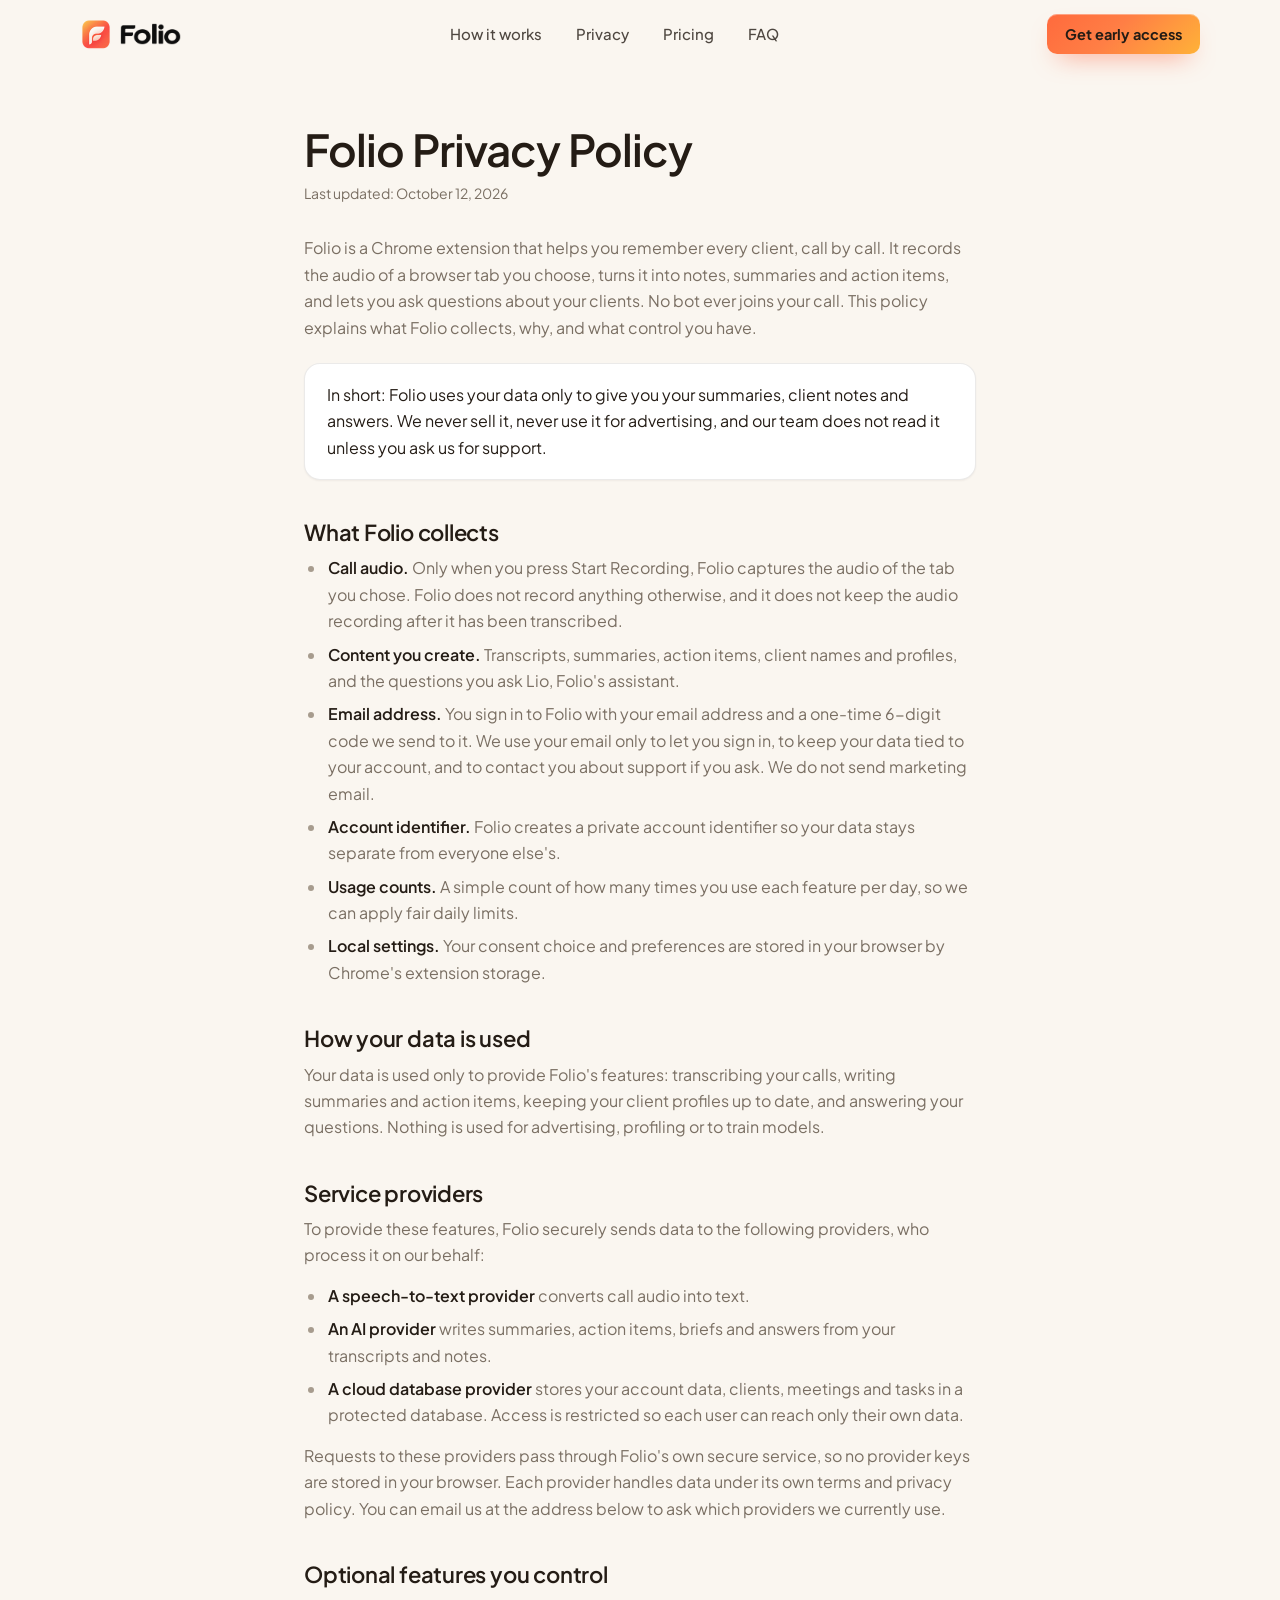
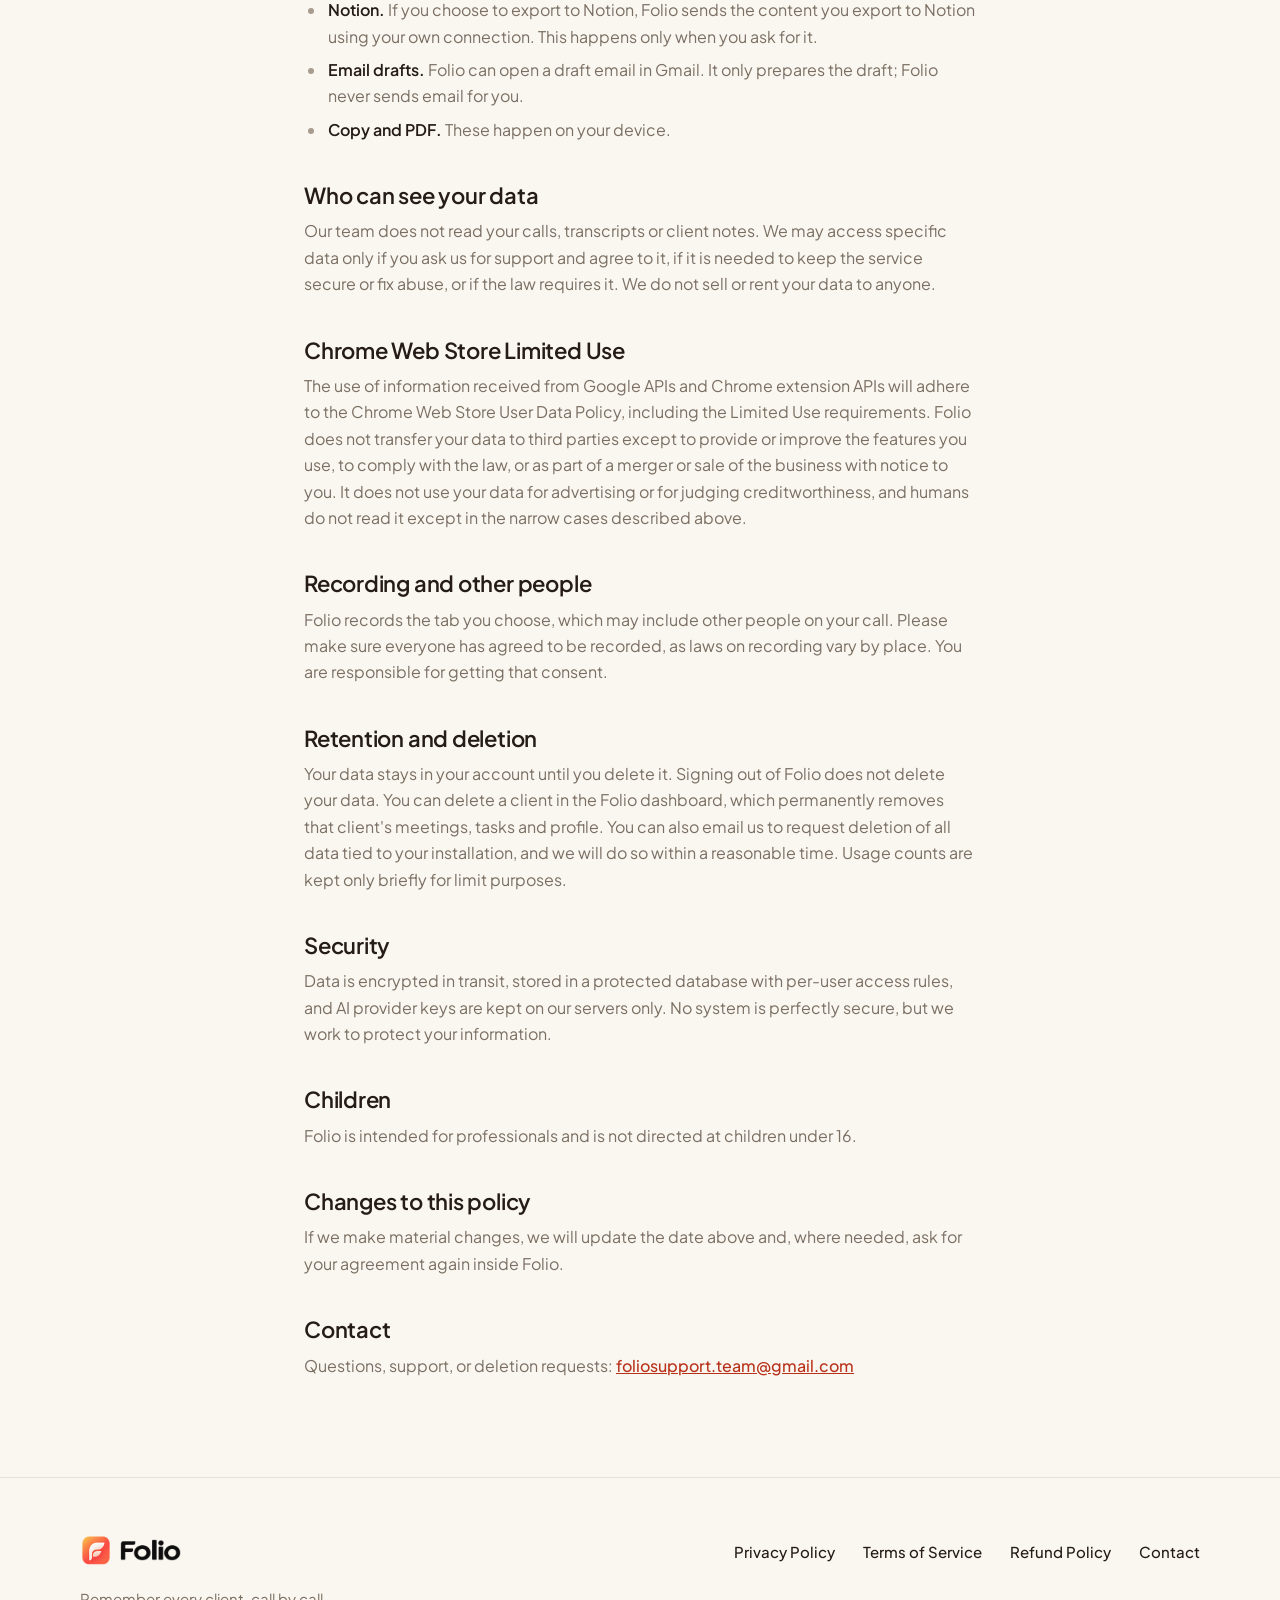
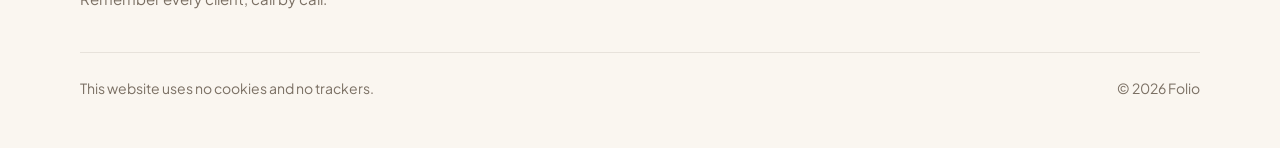
==== privacy/index.html @ df7c4b71 "Add Folio landing website" ====
<!DOCTYPE html>
<html lang="en">
<head>
<meta charset="utf-8">
<meta name="viewport" content="width=device-width, initial-scale=1">
<title>Privacy Policy | Folio</title>
<meta name="description" content="How Folio handles your data: what it collects, why, who processes it, and the control you have.">
<link rel="canonical" href="https://foliohq.github.io/privacy/">
<meta name="theme-color" content="#FAF6F0">
<link rel="icon" href="/favicon.ico" sizes="48x48">
<link rel="icon" type="image/png" href="/assets/img/favicon-32.png" sizes="32x32">
<link rel="apple-touch-icon" href="/assets/img/apple-touch-icon.png">
<meta property="og:type" content="website">
<meta property="og:site_name" content="Folio">
<meta property="og:title" content="Privacy Policy | Folio">
<meta property="og:description" content="How Folio handles your data: what it collects, why, who processes it, and the control you have.">
<meta property="og:url" content="https://foliohq.github.io/privacy/">
<meta property="og:image" content="https://foliohq.github.io/assets/img/og.png">
<meta property="og:image:width" content="1200">
<meta property="og:image:height" content="630">
<meta property="og:image:alt" content="Folio: remember every client, call by call, with the pre-call brief shown in the Folio popup.">
<meta name="twitter:card" content="summary_large_image">
<meta name="twitter:title" content="Privacy Policy | Folio">
<meta name="twitter:description" content="How Folio handles your data: what it collects, why, who processes it, and the control you have.">
<meta name="twitter:image" content="https://foliohq.github.io/assets/img/og.png">
<link rel="preload" href="/assets/fonts/plus-jakarta-sans-latin.woff2" as="font" type="font/woff2" crossorigin>
<link rel="stylesheet" href="/assets/site.css">
<script>document.documentElement.classList.add("js")</script>
<script src="/assets/site.js" defer></script>
</head>
<body>
<a class="skip" href="#main">Skip to content</a>
<header class="nav">
  <div class="wrap nav-in">
    <a class="brand" href="/" aria-label="Folio home"><img class="mark" src="/assets/img/icon-64.png" width="32" height="32" alt=""><img class="word" src="/assets/img/wordmark.png" width="61" height="22" alt="Folio"></a>
    <nav class="nav-links" aria-label="Primary"><a href="/#how-it-works">How it works</a><a href="/#privacy">Privacy</a><a href="/#pricing">Pricing</a><a href="/#faq">FAQ</a></nav>
    <div class="nav-right">
      <a class="btn btn-sm" data-cta href="mailto:foliosupport.team@gmail.com?subject=Folio%20early%20access">Get early access</a>
      <button class="menu-btn" id="menuBtn" type="button" aria-expanded="false" aria-controls="mobileMenu" aria-label="Menu"><svg viewBox="0 0 24 24" fill="none" stroke="currentColor" stroke-width="1.8" stroke-linecap="round" stroke-linejoin="round" aria-hidden="true"><path d="M4 7h16M4 12h16M4 17h16"/></svg></button>
    </div>
  </div>
  <nav class="mobile-menu" id="mobileMenu" aria-label="Menu" hidden><a href="/#how-it-works">How it works</a><a href="/#privacy">Privacy</a><a href="/#pricing">Pricing</a><a href="/#faq">FAQ</a></nav>
</header>
<main id="main">
<article class="legal">
<h1>Folio Privacy Policy</h1>
  <div class="meta">Last updated: October 12, 2026</div>

  <p>Folio is a Chrome extension that helps you remember every client, call by call. It records the audio of a browser tab you choose, turns it into notes, summaries and action items, and lets you ask questions about your clients. No bot ever joins your call. This policy explains what Folio collects, why, and what control you have.</p>

  <div class="note"><p>In short: Folio uses your data only to give you your summaries, client notes and answers. We never sell it, never use it for advertising, and our team does not read it unless you ask us for support.</p></div>

  <h2>What Folio collects</h2>
  <ul>
    <li><strong>Call audio.</strong> Only when you press Start Recording, Folio captures the audio of the tab you chose. Folio does not record anything otherwise, and it does not keep the audio recording after it has been transcribed.</li>
    <li><strong>Content you create.</strong> Transcripts, summaries, action items, client names and profiles, and the questions you ask Lio, Folio's assistant.</li>
    <li><strong>Email address.</strong> You sign in to Folio with your email address and a one-time 6-digit code we send to it. We use your email only to let you sign in, to keep your data tied to your account, and to contact you about support if you ask. We do not send marketing email.</li>
    <li><strong>Account identifier.</strong> Folio creates a private account identifier so your data stays separate from everyone else's.</li>
    <li><strong>Usage counts.</strong> A simple count of how many times you use each feature per day, so we can apply fair daily limits.</li>
    <li><strong>Local settings.</strong> Your consent choice and preferences are stored in your browser by Chrome's extension storage.</li>
  </ul>

  <h2>How your data is used</h2>
  <p>Your data is used only to provide Folio's features: transcribing your calls, writing summaries and action items, keeping your client profiles up to date, and answering your questions. Nothing is used for advertising, profiling or to train models.</p>

  <h2>Service providers</h2>
  <p>To provide these features, Folio securely sends data to the following providers, who process it on our behalf:</p>
  <ul>
    <li><strong>A speech-to-text provider</strong> converts call audio into text.</li>
    <li><strong>An AI provider</strong> writes summaries, action items, briefs and answers from your transcripts and notes.</li>
    <li><strong>A cloud database provider</strong> stores your account data, clients, meetings and tasks in a protected database. Access is restricted so each user can reach only their own data.</li>
  </ul>
  <p>Requests to these providers pass through Folio's own secure service, so no provider keys are stored in your browser. Each provider handles data under its own terms and privacy policy. You can email us at the address below to ask which providers we currently use.</p>

  <h2>Optional features you control</h2>
  <ul>
    <li><strong>Notion.</strong> If you choose to export to Notion, Folio sends the content you export to Notion using your own connection. This happens only when you ask for it.</li>
    <li><strong>Email drafts.</strong> Folio can open a draft email in Gmail. It only prepares the draft; Folio never sends email for you.</li>
    <li><strong>Copy and PDF.</strong> These happen on your device.</li>
  </ul>

  <h2>Who can see your data</h2>
  <p>Our team does not read your calls, transcripts or client notes. We may access specific data only if you ask us for support and agree to it, if it is needed to keep the service secure or fix abuse, or if the law requires it. We do not sell or rent your data to anyone.</p>

  <h2>Chrome Web Store Limited Use</h2>
  <p>The use of information received from Google APIs and Chrome extension APIs will adhere to the Chrome Web Store User Data Policy, including the Limited Use requirements. Folio does not transfer your data to third parties except to provide or improve the features you use, to comply with the law, or as part of a merger or sale of the business with notice to you. It does not use your data for advertising or for judging creditworthiness, and humans do not read it except in the narrow cases described above.</p>

  <h2>Recording and other people</h2>
  <p>Folio records the tab you choose, which may include other people on your call. Please make sure everyone has agreed to be recorded, as laws on recording vary by place. You are responsible for getting that consent.</p>

  <h2>Retention and deletion</h2>
  <p>Your data stays in your account until you delete it. Signing out of Folio does not delete your data. You can delete a client in the Folio dashboard, which permanently removes that client's meetings, tasks and profile. You can also email us to request deletion of all data tied to your installation, and we will do so within a reasonable time. Usage counts are kept only briefly for limit purposes.</p>

  <h2>Security</h2>
  <p>Data is encrypted in transit, stored in a protected database with per-user access rules, and AI provider keys are kept on our servers only. No system is perfectly secure, but we work to protect your information.</p>

  <h2>Children</h2>
  <p>Folio is intended for professionals and is not directed at children under 16.</p>

  <h2>Changes to this policy</h2>
  <p>If we make material changes, we will update the date above and, where needed, ask for your agreement again inside Folio.</p>

  <h2>Contact</h2>
  <p>Questions, support, or deletion requests: <a href="mailto:foliosupport.team@gmail.com">foliosupport.team@gmail.com</a></p>
</article>
</main>
<footer class="footer">
  <div class="wrap">
    <div class="footer-top">
      <div>
        <a class="brand" href="/" aria-label="Folio home"><img class="mark" src="/assets/img/icon-64.png" width="32" height="32" alt=""><img class="word" src="/assets/img/wordmark.png" width="61" height="22" alt="Folio"></a>
        <p class="tagline">Remember every client, call by call.</p>
      </div>
      <nav aria-label="Footer">
        <a href="/privacy/">Privacy Policy</a>
        <a href="/terms/">Terms of Service</a>
        <a href="/refund/">Refund Policy</a>
        <a href="mailto:foliosupport.team@gmail.com">Contact</a>
      </nav>
    </div>
    <div class="footer-bottom"><span>This website uses no cookies and no trackers.</span><span>&copy; 2026 Folio</span></div>
  </div>
</footer>
</body>
</html>
---- assets/site.css ----
/* Folio website. Design tokens are copied from the Folio extension
   (page.css / welcome.css). Plus Jakarta Sans is self-hosted. */
@font-face {
  font-family: "Plus Jakarta Sans";
  font-style: normal;
  font-weight: 400 800;
  font-display: swap;
  src: url("/assets/fonts/plus-jakarta-sans-latin.woff2") format("woff2");
}

:root {
  --bg: #FAF6F0;
  --bg-alt: #F4EDE3;
  --surface: #FFFFFF;
  --surface-hover: #FFF7ED;
  --text: #241C15;
  --text-muted: #7A6F63;
  --text-faint: #A79C8E;
  --border: rgba(41, 30, 20, 0.09);
  --border-strong: rgba(41, 30, 20, 0.18);

  --accent: #FF5A36;
  --accent-2: #FFB238;
  --accent-gradient: linear-gradient(135deg, #FF6A3D 0%, #FF7F45 45%, #FFB238 100%);
  --accent-soft: rgba(255, 90, 54, 0.10);
  --accent-soft-strong: rgba(255, 90, 54, 0.20);
  /* Darker coral for small text and links on ivory (AA contrast). */
  --accent-ink: #B8321A;

  --shadow-sm: 0 1px 2px rgba(36, 28, 21, 0.05);
  --shadow-md: 0 10px 28px -10px rgba(36, 28, 21, 0.16);
  --shadow-lg: 0 22px 48px -16px rgba(36, 28, 21, 0.24);

  --radius-sm: 10px;
  --radius-md: 16px;
  --radius-lg: 22px;
  --radius-xl: 28px;

  --font: "Plus Jakarta Sans", -apple-system, BlinkMacSystemFont, "Segoe UI", Roboto, sans-serif;
  --ease: cubic-bezier(0.2, 0.8, 0.2, 1);
  --wrap: 1120px;
  --nav-h: 68px;
}

* { box-sizing: border-box; }
[hidden] { display: none !important; }

html { scroll-behavior: smooth; scroll-padding-top: 84px; -webkit-text-size-adjust: 100%; }
body {
  margin: 0;
  background: var(--bg);
  color: var(--text);
  font-family: var(--font);
  font-size: 17px;
  line-height: 1.65;
  -webkit-font-smoothing: antialiased;
  overflow-x: hidden;
}
img { display: block; max-width: 100%; height: auto; }
a { color: inherit; }
h1, h2, h3, p, ul, ol { margin: 0; }
ul, ol { padding: 0; list-style: none; }

:focus-visible { outline: 3px solid var(--accent-ink); outline-offset: 3px; border-radius: 6px; }

.skip {
  position: absolute; left: 16px; top: -60px; z-index: 100;
  padding: 10px 16px; background: var(--text); color: #fff; border-radius: var(--radius-sm);
  font-weight: 600; text-decoration: none;
}
.skip:focus { top: 12px; }

.wrap { width: 100%; max-width: calc(var(--wrap) + 48px); margin: 0 auto; padding: 0 24px; }

/* ── Buttons ─────────────────────────────────────────────────────────── */
.btn {
  display: inline-flex; align-items: center; justify-content: center;
  height: 48px; padding: 0 28px;
  font-family: inherit; font-size: 16px; font-weight: 700; line-height: 1; white-space: nowrap;
  color: var(--text); text-decoration: none;
  background: var(--accent-gradient);
  border: 0; border-radius: 12px; cursor: pointer;
  box-shadow: 0 12px 26px -12px rgba(255, 90, 54, 0.65), inset 0 1px 0 rgba(255, 255, 255, 0.35);
  transition: transform 0.18s var(--ease), box-shadow 0.18s var(--ease), filter 0.18s var(--ease);
}
.btn:hover { transform: translateY(-1px); filter: saturate(1.08) brightness(1.03); box-shadow: 0 16px 30px -12px rgba(255, 90, 54, 0.7), inset 0 1px 0 rgba(255, 255, 255, 0.35); }
.btn:active { transform: translateY(0); }
.btn-sm { height: 40px; padding: 0 18px; font-size: 14.5px; border-radius: 10px; }
.btn-block { width: 100%; }
.btn-ghost {
  background: var(--surface); color: var(--text); box-shadow: var(--shadow-sm);
  border: 1px solid var(--border-strong);
}
.btn-ghost:hover { background: var(--surface-hover); filter: none; box-shadow: var(--shadow-md); }
.text-link { font-weight: 600; font-size: 16px; color: var(--text); text-decoration: underline; text-decoration-color: var(--accent); text-decoration-thickness: 2px; text-underline-offset: 5px; }
.text-link:hover { color: var(--accent-ink); }
.cta-row { display: flex; justify-content: center; margin-top: 56px; }

/* ── Nav ─────────────────────────────────────────────────────────────── */
.nav { position: sticky; top: 0; z-index: 50; background: transparent; border-bottom: 1px solid transparent; transition: background-color 0.25s, border-color 0.25s, backdrop-filter 0.25s; }
.nav.scrolled { background: rgba(250, 246, 240, 0.82); -webkit-backdrop-filter: saturate(1.4) blur(14px); backdrop-filter: saturate(1.4) blur(14px); border-bottom-color: var(--border); }
.nav-in { height: var(--nav-h); display: flex; align-items: center; justify-content: space-between; gap: 16px; }
.brand { display: inline-flex; align-items: center; gap: 8px; text-decoration: none; border-radius: 8px; }
.brand .mark { width: 32px; height: 32px; border-radius: 8px; }
.brand .word { width: 61px; height: 22px; }
.nav-links { display: flex; gap: 6px; }
.nav-links a { padding: 8px 14px; font-size: 15px; font-weight: 500; color: var(--text); text-decoration: none; border-radius: 8px; opacity: 0.8; }
.nav-links a:hover { opacity: 1; background: var(--accent-soft); }
.nav-right { display: flex; align-items: center; gap: 8px; }
.menu-btn { display: none; width: 44px; height: 44px; align-items: center; justify-content: center; background: transparent; border: 1px solid var(--border-strong); border-radius: 10px; color: var(--text); cursor: pointer; }
.mobile-menu { padding: 8px 16px 16px; background: rgba(250, 246, 240, 0.97); border-bottom: 1px solid var(--border); }
.mobile-menu a { display: block; padding: 14px 8px; font-size: 17px; font-weight: 500; text-decoration: none; border-bottom: 1px solid var(--border); }
.mobile-menu a:last-child { border-bottom: 0; }

/* ── Sections ────────────────────────────────────────────────────────── */
.section { padding: 60px 0; }
.section-head { max-width: 720px; margin: 0 auto 56px; text-align: center; }
h1 { font-size: 68px; font-weight: 600; line-height: 1.07; letter-spacing: -0.02em; }
h2 { font-size: 40px; font-weight: 600; line-height: 1.15; letter-spacing: -0.02em; text-wrap: balance; }
h3 { font-size: 20px; font-weight: 600; line-height: 1.3; letter-spacing: -0.01em; }
.lead { margin-top: 20px; font-size: 17px; color: var(--text-muted); max-width: 640px; }
.section-head .lead { margin-left: auto; margin-right: auto; }
.muted { color: var(--text-muted); }

/* ── Hero ────────────────────────────────────────────────────────────── */
.hero { position: relative; padding: 72px 0 40px; text-align: center; }
.glow { position: absolute; inset: 0 0 auto 0; height: 1000px; overflow: hidden; z-index: -1; pointer-events: none; }
.glow i { position: absolute; border-radius: 50%; filter: blur(56px); }
.glow .g1 { top: -140px; left: 50%; margin-left: -620px; width: 560px; height: 560px; background: radial-gradient(circle, rgba(255, 90, 54, 0.38) 0%, transparent 70%); }
.glow .g2 { top: 60px; left: 50%; margin-left: 120px; width: 620px; height: 620px; background: radial-gradient(circle, rgba(255, 178, 56, 0.42) 0%, transparent 70%); }
.glow .g3 { top: 520px; left: 50%; margin-left: -300px; width: 600px; height: 420px; background: radial-gradient(circle, rgba(255, 140, 70, 0.20) 0%, transparent 70%); }
.eyebrow {
  display: inline-flex; align-items: center; gap: 9px; margin-bottom: 28px; padding: 7px 16px 7px 12px;
  font-size: 14px; font-weight: 600; color: var(--text);
  background: rgba(255, 255, 255, 0.8); border: 1px solid var(--border); border-radius: 999px; box-shadow: var(--shadow-sm);
}
.eyebrow::before { content: ""; width: 8px; height: 8px; border-radius: 50%; background: var(--accent-gradient); }
.hero h1 { max-width: 900px; margin: 0 auto; text-wrap: balance; }
.hero .lead { margin: 26px auto 0; font-size: 18px; max-width: 660px; }
.hero .for { margin-top: 18px; font-size: 15px; font-weight: 600; color: var(--text); }
.hero-actions { display: flex; align-items: center; justify-content: center; gap: 28px; flex-wrap: wrap; margin-top: 36px; }
.facts { display: flex; justify-content: center; flex-wrap: wrap; gap: 8px 28px; margin-top: 36px; font-size: 14.5px; color: var(--text-muted); }
.facts li { position: relative; }
.facts li + li::before { content: ""; position: absolute; left: -15px; top: 50%; width: 3px; height: 3px; margin-top: -1.5px; border-radius: 50%; background: var(--text-faint); }
.hero-shot { margin: 52px auto 0; width: 420px; max-width: 100%; }

/* ── Window frame ────────────────────────────────────────────────────── */
.frame {
  background: var(--surface); border: 1px solid var(--border-strong); border-radius: 16px; overflow: hidden;
  box-shadow: 0 1px 2px rgba(36, 28, 21, 0.06), 0 8px 20px -8px rgba(36, 28, 21, 0.14), 0 36px 70px -28px rgba(36, 28, 21, 0.32);
}
.frame .bar { display: flex; gap: 6px; height: 28px; padding: 0 14px; align-items: center; background: #F6F1E9; border-bottom: 1px solid var(--border); }
.frame .bar i { width: 9px; height: 9px; border-radius: 50%; background: rgba(41, 30, 20, 0.16); }
.frame img { width: 100%; height: auto; }
.frame-popup { border-radius: 22px; }

/* ── See it ──────────────────────────────────────────────────────────── */
.shots-main { max-width: var(--wrap); margin: 0 auto; }
.shots-pair { display: grid; grid-template-columns: 1fr 1fr; gap: 32px; max-width: var(--wrap); margin: 32px auto 0; }

/* ── Problem ─────────────────────────────────────────────────────────── */
.problem { text-align: center; }
.problem .body { max-width: 640px; margin: 24px auto 0; color: var(--text-muted); }
.problem .close { max-width: 720px; margin: 44px auto 0; font-size: 30px; font-weight: 600; line-height: 1.3; letter-spacing: -0.015em; text-wrap: balance; }

/* ── Steps ───────────────────────────────────────────────────────────── */
.steps { display: grid; grid-template-columns: repeat(3, 1fr); gap: 24px; counter-reset: step; }
.step { position: relative; padding: 32px 28px 34px; background: var(--surface); border: 1px solid var(--border); border-radius: var(--radius-lg); box-shadow: var(--shadow-md); }
.step::before { counter-increment: step; content: counter(step); display: grid; place-items: center; width: 40px; height: 40px; margin-bottom: 22px; font-weight: 700; font-size: 16px; color: var(--text); background: var(--accent-gradient); border-radius: 12px; }
.step p { margin-top: 10px; font-size: 16px; color: var(--text-muted); }

/* ── Cards (features, privacy) ───────────────────────────────────────── */
.cards { display: flex; flex-wrap: wrap; justify-content: center; gap: 24px; }
.card { flex: 0 0 calc((100% - 48px) / 3); padding: 30px 28px 32px; background: var(--surface); border: 1px solid var(--border); border-radius: var(--radius-lg); box-shadow: var(--shadow-md); }
.card .ico { display: grid; place-items: center; width: 46px; height: 46px; margin-bottom: 20px; color: var(--accent-ink); background: var(--accent-soft); border-radius: 14px; }
.card .ico svg { width: 24px; height: 24px; }
.card p { margin-top: 8px; font-size: 16px; color: var(--text-muted); }
.privacy-note { max-width: 640px; margin: 40px auto 0; text-align: center; font-size: 15px; color: var(--text-muted); }
.privacy-note a { color: var(--accent-ink); font-weight: 600; }

/* ── Pricing ─────────────────────────────────────────────────────────── */
.toggle { display: flex; justify-content: center; margin: -24px 0 44px; }
.toggle-in { display: inline-flex; gap: 4px; padding: 5px; background: var(--surface); border: 1px solid var(--border-strong); border-radius: 14px; box-shadow: var(--shadow-sm); }
.toggle button { display: inline-flex; align-items: center; gap: 8px; height: 40px; padding: 0 18px; font-family: inherit; font-size: 15px; font-weight: 600; color: var(--text-muted); background: transparent; border: 0; border-radius: 10px; cursor: pointer; }
.toggle button[aria-pressed="true"] { color: var(--text); background: var(--accent-soft); box-shadow: inset 0 0 0 1px var(--accent-soft-strong); }
.save { padding: 3px 9px; font-size: 12.5px; font-weight: 700; color: var(--accent-ink); background: var(--accent-soft); border-radius: 999px; }
.plans { display: grid; grid-template-columns: 1fr 1fr; gap: 28px; max-width: 880px; margin: 0 auto; align-items: stretch; }
.plan { position: relative; display: flex; flex-direction: column; padding: 36px 32px 32px; background: var(--surface); border: 1px solid var(--border-strong); border-radius: var(--radius-xl); box-shadow: var(--shadow-md); }
.plan.pro { border: 2px solid var(--accent); box-shadow: 0 24px 56px -22px rgba(255, 90, 54, 0.38), var(--shadow-md); }
.plan .tag { margin-bottom: 4px; font-size: 14px; font-weight: 700; letter-spacing: 0.08em; color: var(--text-muted); }
.pill-pop { position: absolute; top: -14px; right: 28px; padding: 5px 13px; font-size: 12.5px; font-weight: 700; color: var(--text); background: var(--accent-gradient); border-radius: 999px; box-shadow: 0 6px 14px -6px rgba(255, 90, 54, 0.6); }
.price { display: flex; align-items: baseline; gap: 8px; flex-wrap: wrap; min-height: 62px; margin: 10px 0 6px; }
.price b { font-size: 48px; font-weight: 600; letter-spacing: -0.02em; line-height: 1.1; }
.price span { font-size: 15px; color: var(--text-muted); }
.price-sub { min-height: 26px; font-size: 14.5px; color: var(--text-muted); }
.plan ul { margin: 22px 0 30px; padding-top: 22px; border-top: 1px solid var(--border); display: grid; gap: 13px; flex: 1; align-content: start; }
.plan li { position: relative; padding-left: 30px; font-size: 16px; line-height: 1.5; }
.plan li::before, .promises li::before { content: ""; position: absolute; left: 0; top: 2px; width: 20px; height: 20px; border-radius: 50%; background: var(--accent-soft) url("data:image/svg+xml,%3Csvg xmlns='http://www.w3.org/2000/svg' viewBox='0 0 20 20' fill='none' stroke='%23B8321A' stroke-width='2.2' stroke-linecap='round' stroke-linejoin='round'%3E%3Cpath d='M5.5 10.5l3 3 6-6.5'/%3E%3C/svg%3E") center / 20px no-repeat; }
.founding { max-width: 880px; margin: 32px auto 0; padding: 22px 28px; text-align: center; font-size: 16px; background: rgba(255, 178, 56, 0.16); border: 1px solid rgba(255, 178, 56, 0.55); border-radius: var(--radius-md); }
.founding strong { font-weight: 700; }
.promises { display: flex; flex-wrap: wrap; justify-content: center; gap: 12px 28px; max-width: 920px; margin: 36px auto 0; }
.promises li { position: relative; padding-left: 28px; font-size: 14.5px; color: var(--text-muted); }
.promises li::before { width: 18px; height: 18px; top: 3px; background-size: 18px; }

/* ── FAQ ─────────────────────────────────────────────────────────────── */
.faq { max-width: 760px; margin: 0 auto; display: grid; gap: 12px; }
.faq details { background: var(--surface); border: 1px solid var(--border); border-radius: var(--radius-md); box-shadow: var(--shadow-sm); }
.faq summary { display: flex; align-items: center; justify-content: space-between; gap: 16px; padding: 20px 24px; font-size: 17px; font-weight: 600; line-height: 1.4; cursor: pointer; list-style: none; border-radius: var(--radius-md); }
.faq summary::-webkit-details-marker { display: none; }
.faq summary::after { content: ""; flex: 0 0 22px; height: 22px; background: url("data:image/svg+xml,%3Csvg xmlns='http://www.w3.org/2000/svg' viewBox='0 0 22 22' fill='none' stroke='%23B8321A' stroke-width='2.2' stroke-linecap='round'%3E%3Cpath d='M5 8.5l6 6 6-6'/%3E%3C/svg%3E") center / 22px no-repeat; transition: transform 0.2s var(--ease); }
.faq details[open] summary::after { transform: rotate(180deg); }
.faq details p { padding: 0 24px 22px; font-size: 16px; color: var(--text-muted); }

/* ── Final CTA ───────────────────────────────────────────────────────── */
.final { position: relative; overflow: hidden; isolation: isolate; padding: 88px 24px; text-align: center; background: var(--surface); border: 1px solid var(--border); border-radius: var(--radius-xl); box-shadow: var(--shadow-lg); }
.final i { position: absolute; z-index: -1; border-radius: 50%; filter: blur(56px); }
.final .f1 { top: -160px; left: -100px; width: 420px; height: 420px; background: radial-gradient(circle, rgba(255, 90, 54, 0.32) 0%, transparent 70%); }
.final .f2 { bottom: -180px; right: -80px; width: 460px; height: 460px; background: radial-gradient(circle, rgba(255, 178, 56, 0.40) 0%, transparent 70%); }
.final h2 { max-width: 640px; margin: 0 auto; }
.final .lead { margin: 18px auto 0; }
.final .btn { margin-top: 36px; }

/* ── Footer ──────────────────────────────────────────────────────────── */
.footer { margin-top: 60px; padding: 56px 0 48px; border-top: 1px solid var(--border); }
.footer-top { display: flex; justify-content: space-between; align-items: flex-start; gap: 32px; flex-wrap: wrap; }
.footer .tagline { margin-top: 14px; font-size: 15px; color: var(--text-muted); max-width: 320px; }
.footer nav { display: flex; flex-wrap: wrap; gap: 6px 28px; }
.footer nav a { font-size: 15px; font-weight: 500; color: var(--text); text-decoration: none; padding: 6px 0; }
.footer nav a:hover { color: var(--accent-ink); text-decoration: underline; }
.footer-bottom { display: flex; justify-content: space-between; flex-wrap: wrap; gap: 8px 24px; margin-top: 40px; padding-top: 24px; border-top: 1px solid var(--border); font-size: 14px; color: var(--text-muted); }

/* ── Legal pages ─────────────────────────────────────────────────────── */
.legal { max-width: 720px; margin: 0 auto; padding: 56px 24px 24px; }
.legal h1 { font-size: 44px; line-height: 1.12; margin-bottom: 8px; }
.legal h2 { font-size: 22px; font-weight: 600; letter-spacing: -0.01em; margin: 40px 0 10px; }
.legal p, .legal li { font-size: 16px; color: var(--text-muted); }
.legal p { margin-bottom: 14px; }
.legal ul { margin: 0 0 14px; padding-left: 22px; list-style: disc; }
.legal li { margin-bottom: 7px; padding-left: 2px; }
.legal li::marker { color: var(--text-faint); }
.legal a { color: var(--accent-ink); font-weight: 500; }
.legal strong { color: var(--text); font-weight: 600; }
.legal .meta { margin-bottom: 30px; font-size: 14px; color: var(--text-muted); }
.legal .note { margin: 22px 0; padding: 18px 22px; background: var(--surface); border: 1px solid var(--border); border-radius: var(--radius-md); box-shadow: var(--shadow-sm); }
.legal .note p { margin: 0; color: var(--text); }
.legal .ph { padding: 1px 6px; font-weight: 600; color: var(--text); background: rgba(255, 178, 56, 0.28); border-radius: 5px; }

/* ── Motion ──────────────────────────────────────────────────────────── */
.js .reveal { opacity: 0; transform: translateY(22px); transition: opacity 0.7s var(--ease), transform 0.7s var(--ease); }
.js .reveal.in { opacity: 1; transform: none; }
@media (prefers-reduced-motion: reduce) {
  html { scroll-behavior: auto; }
  .js .reveal { opacity: 1; transform: none; transition: none; }
  .btn, .faq summary::after { transition: none; }
}

/* ── Responsive ──────────────────────────────────────────────────────── */
@media (max-width: 1023px) {
  .card { flex-basis: calc((100% - 24px) / 2); }
  .steps { grid-template-columns: 1fr; max-width: 560px; margin: 0 auto; }
}
@media (max-width: 859px) {
  .nav-links { display: none; }
  .menu-btn { display: inline-flex; }
}
@media (max-width: 767px) {
  body { font-size: 16px; }
  .wrap { padding: 0 20px; }
  .section { padding: 36px 0; }
  .section-head { margin-bottom: 36px; }
  h1 { font-size: 40px; }
  h2 { font-size: 30px; }
  .lead, .hero .lead { font-size: 16px; }
  .hero { padding: 40px 0 24px; }
  .hero-actions { gap: 18px; margin-top: 28px; }
  .facts { flex-direction: column; align-items: center; gap: 6px; }
  .facts li + li::before { display: none; }
  .hero-shot { margin-top: 36px; width: 340px; }
  .shots-pair { grid-template-columns: 1fr; gap: 24px; margin-top: 24px; }
  .problem .close { font-size: 24px; margin-top: 32px; }
  .card { flex-basis: 100%; }
  .cta-row { margin-top: 40px; }
  .toggle { margin-top: -12px; margin-bottom: 36px; }
  .plans { grid-template-columns: 1fr; }
  .plan { padding: 30px 24px 26px; }
  .promises { flex-direction: column; align-items: flex-start; max-width: 420px; }
  .final { padding: 56px 20px; }
  .footer { margin-top: 36px; }
  .legal { padding: 36px 20px 8px; }
  .legal h1 { font-size: 32px; }
  .brand .word { width: 55px; height: 20px; }
  .nav-right .btn { padding: 0 14px; font-size: 14px; }
}
@media (max-width: 380px) {
  .nav-right .btn { padding: 0 11px; font-size: 13.5px; }
  .nav-right { gap: 6px; }
}
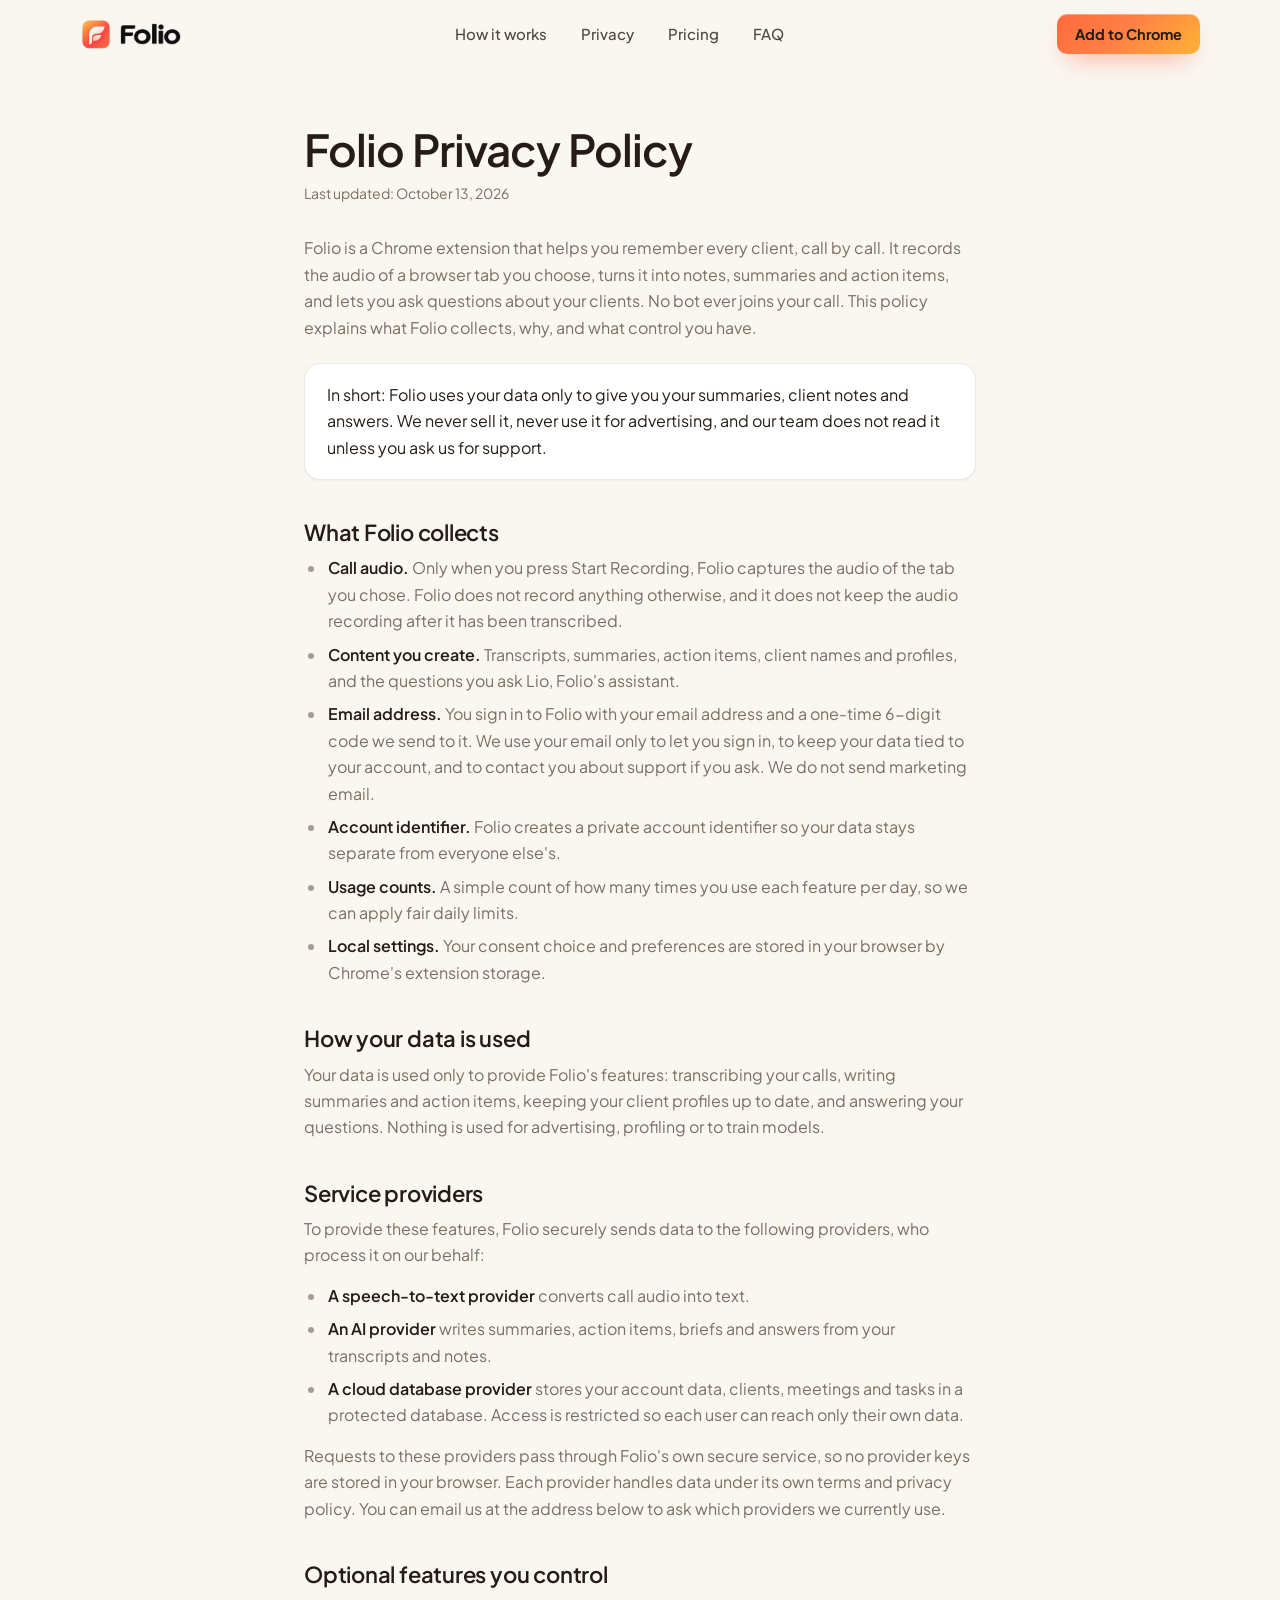
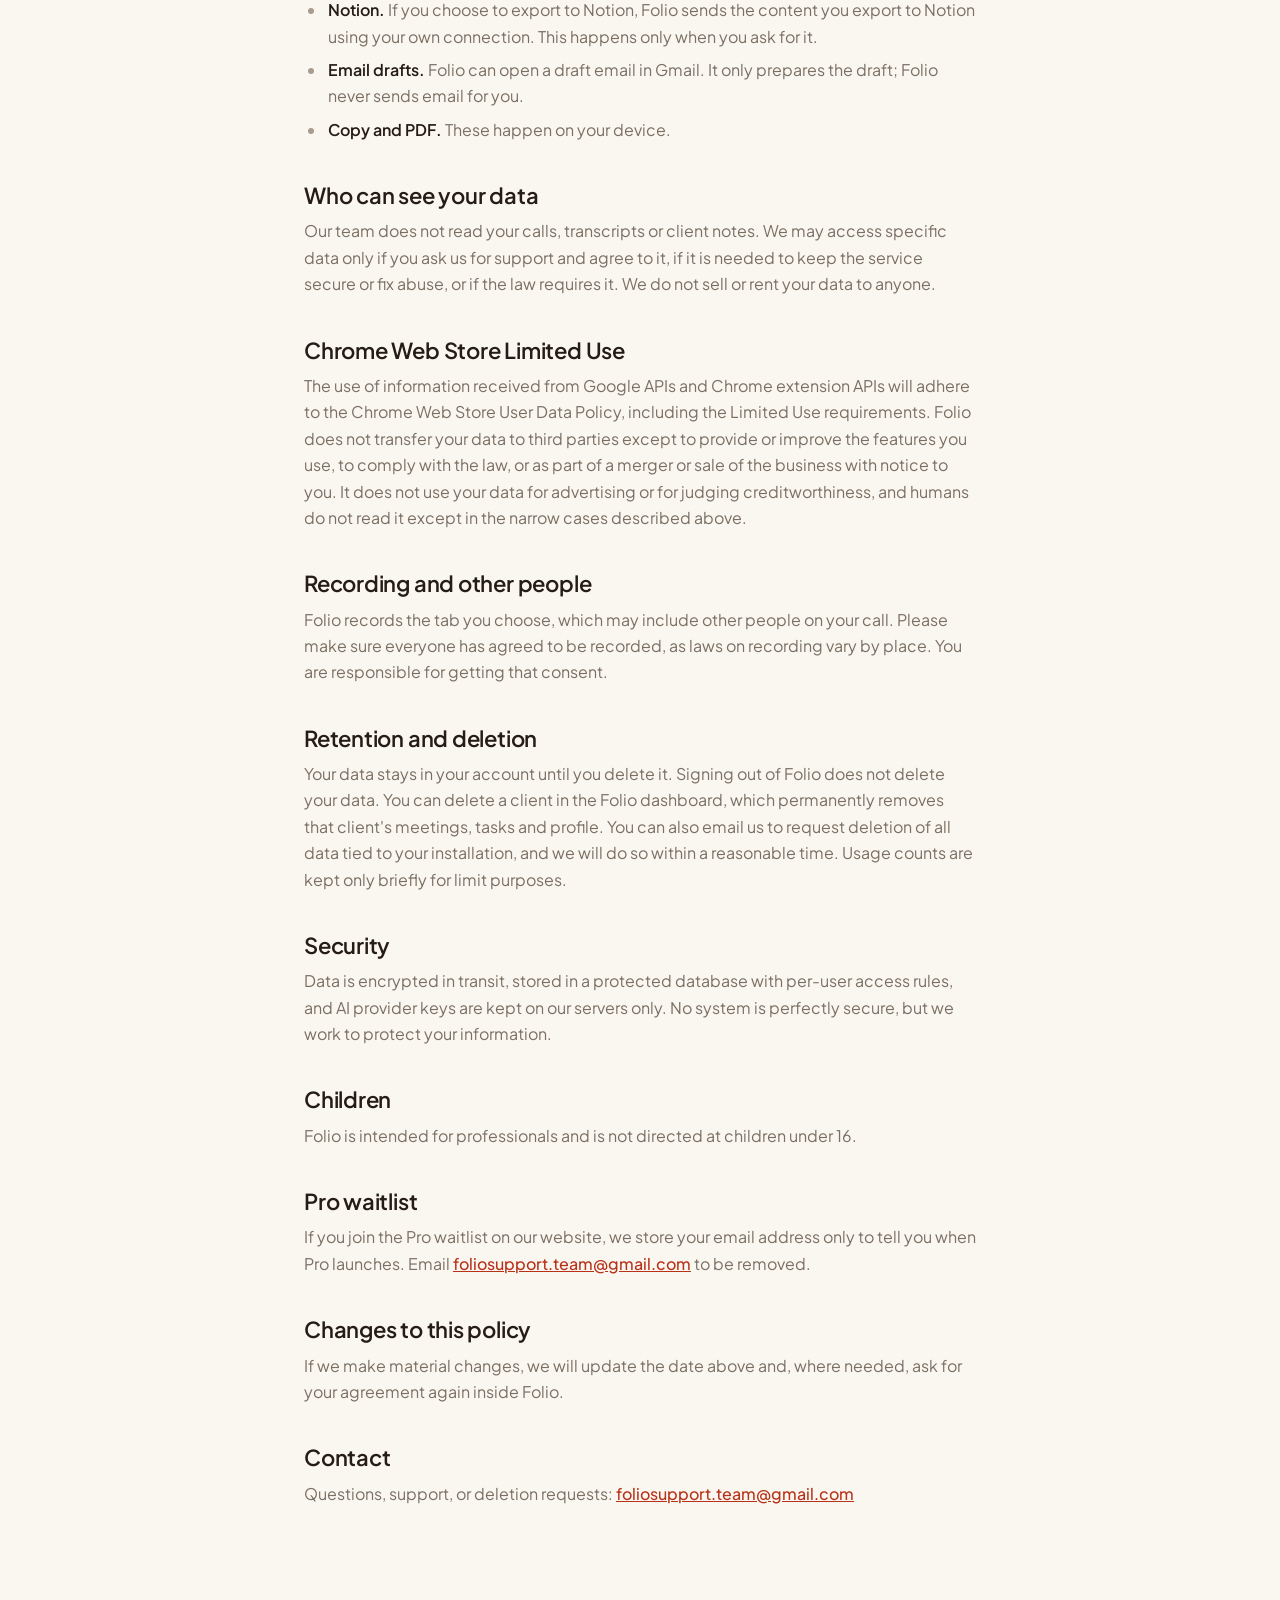
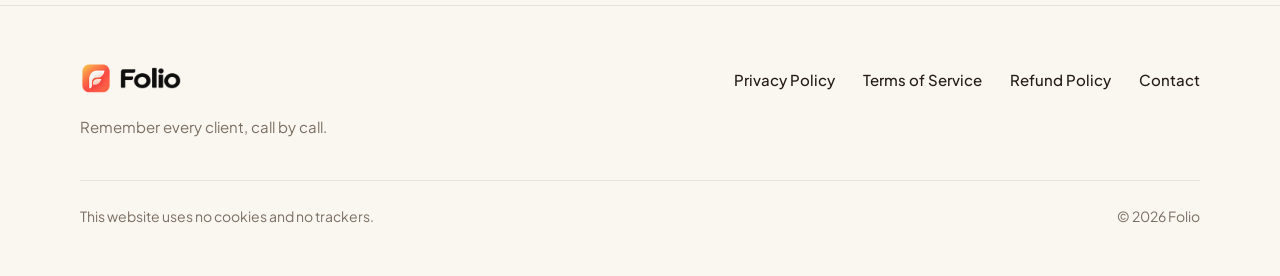
==== commit 2c239c8b: "Add inline Pro waitlist signup and privacy section Co-Authored-By: Claude Sonnet 5.5 <noreply@anthro" ====
--- a/privacy/index.html
+++ b/privacy/index.html
@@ -44,7 +44,7 @@
 <main id="main">
 <article class="legal">
 <h1>Folio Privacy Policy</h1>
-  <div class="meta">Last updated: October 12, 2026</div>
+  <div class="meta">Last updated: October 13, 2026</div>
 
   <p>Folio is a Chrome extension that helps you remember every client, call by call. It records the audio of a browser tab you choose, turns it into notes, summaries and action items, and lets you ask questions about your clients. No bot ever joins your call. This policy explains what Folio collects, why, and what control you have.</p>
 
@@ -97,6 +97,9 @@
   <h2>Children</h2>
   <p>Folio is intended for professionals and is not directed at children under 16.</p>
 
+  <h2>Pro waitlist</h2>
+  <p>If you join the Pro waitlist on our website, we store your email address only to tell you when Pro launches. Email <a href="mailto:foliosupport.team@gmail.com">foliosupport.team@gmail.com</a> to be removed.</p>
+
   <h2>Changes to this policy</h2>
   <p>If we make material changes, we will update the date above and, where needed, ask for your agreement again inside Folio.</p>
 
--- a/assets/site.css
+++ b/assets/site.css
@@ -156,7 +156,11 @@
 
 /* ── See it ──────────────────────────────────────────────────────────── */
 .shots-main { max-width: var(--wrap); margin: 0 auto; }
-.shots-pair { display: grid; grid-template-columns: 1fr 1fr; gap: 32px; max-width: var(--wrap); margin: 32px auto 0; }
+.feature-row { display: grid; grid-template-columns: 2fr 3fr; align-items: center; gap: 64px; max-width: var(--wrap); margin: 96px auto 0; }
+.feature-row.flip { grid-template-columns: 3fr 2fr; }
+.fr-text h3 { font-size: 32px; line-height: 1.2; letter-spacing: -0.02em; }
+.fr-text p { margin-top: 16px; max-width: 420px; color: var(--text-muted); }
+.fr-img { min-width: 0; }
 
 /* ── Problem ─────────────────────────────────────────────────────────── */
 .problem { text-align: center; }
@@ -200,6 +204,7 @@
 .founding strong { font-weight: 700; }
 .promises { display: flex; flex-wrap: wrap; justify-content: center; gap: 12px 28px; max-width: 920px; margin: 36px auto 0; }
 .promises li { position: relative; padding-left: 28px; font-size: 14.5px; color: var(--text-muted); }
+.price-note { max-width: 640px; margin: 24px auto 0; text-align: center; font-size: 14px; color: var(--text-muted); }
 .promises li::before { width: 18px; height: 18px; top: 3px; background-size: 18px; }
 
 /* ── FAQ ─────────────────────────────────────────────────────────────── */
@@ -243,7 +248,6 @@
 .legal .meta { margin-bottom: 30px; font-size: 14px; color: var(--text-muted); }
 .legal .note { margin: 22px 0; padding: 18px 22px; background: var(--surface); border: 1px solid var(--border); border-radius: var(--radius-md); box-shadow: var(--shadow-sm); }
 .legal .note p { margin: 0; color: var(--text); }
-.legal .ph { padding: 1px 6px; font-weight: 600; color: var(--text); background: rgba(255, 178, 56, 0.28); border-radius: 5px; }
 
 /* ── Motion ──────────────────────────────────────────────────────────── */
 .js .reveal { opacity: 0; transform: translateY(22px); transition: opacity 0.7s var(--ease), transform 0.7s var(--ease); }
@@ -263,7 +267,10 @@
   .nav-links { display: none; }
   .menu-btn { display: inline-flex; }
 }
-@media (max-width: 767px) {
+@media (max-width: 759px) {
+  .feature-row, .feature-row.flip { grid-template-columns: 1fr; gap: 24px; margin-top: 56px; }
+  .feature-row .fr-text { order: -1; }
+  .fr-text h3 { font-size: 26px; }
   body { font-size: 16px; }
   .wrap { padding: 0 20px; }
   .section { padding: 36px 0; }
@@ -276,7 +283,6 @@
   .facts { flex-direction: column; align-items: center; gap: 6px; }
   .facts li + li::before { display: none; }
   .hero-shot { margin-top: 36px; width: 340px; }
-  .shots-pair { grid-template-columns: 1fr; gap: 24px; margin-top: 24px; }
   .problem .close { font-size: 24px; margin-top: 32px; }
   .card { flex-basis: 100%; }
   .cta-row { margin-top: 40px; }
@@ -295,3 +301,19 @@
   .nav-right .btn { padding: 0 11px; font-size: 13.5px; }
   .nav-right { gap: 6px; }
 }
+
+/* Pro waitlist signup */
+.sr-only { position: absolute; width: 1px; height: 1px; padding: 0; margin: -1px; overflow: hidden; clip: rect(0 0 0 0); white-space: nowrap; border: 0; }
+.waitlist { display: grid; gap: 12px; }
+.wl-input {
+  width: 100%; height: 48px; padding: 0 16px;
+  font-family: inherit; font-size: 16px; color: var(--text);
+  background: var(--surface); border: 1px solid var(--border-strong); border-radius: 12px;
+}
+.wl-input::placeholder { color: var(--text-muted); }
+.wl-input:focus-visible { outline: 3px solid var(--accent-ink); outline-offset: 2px; }
+.wl-hp { position: absolute; left: -9999px; width: 1px; height: 1px; overflow: hidden; }
+.waitlist .btn[disabled] { opacity: 0.6; cursor: default; transform: none; }
+.wl-msg { margin: 0; font-size: 14.5px; line-height: 1.5; color: var(--text-muted); text-align: center; }
+.wl-msg.ok { padding: 14px 16px; font-size: 16px; font-weight: 600; color: var(--text); background: var(--accent-soft); border-radius: 12px; }
+.wl-msg.err { color: var(--accent-ink); }
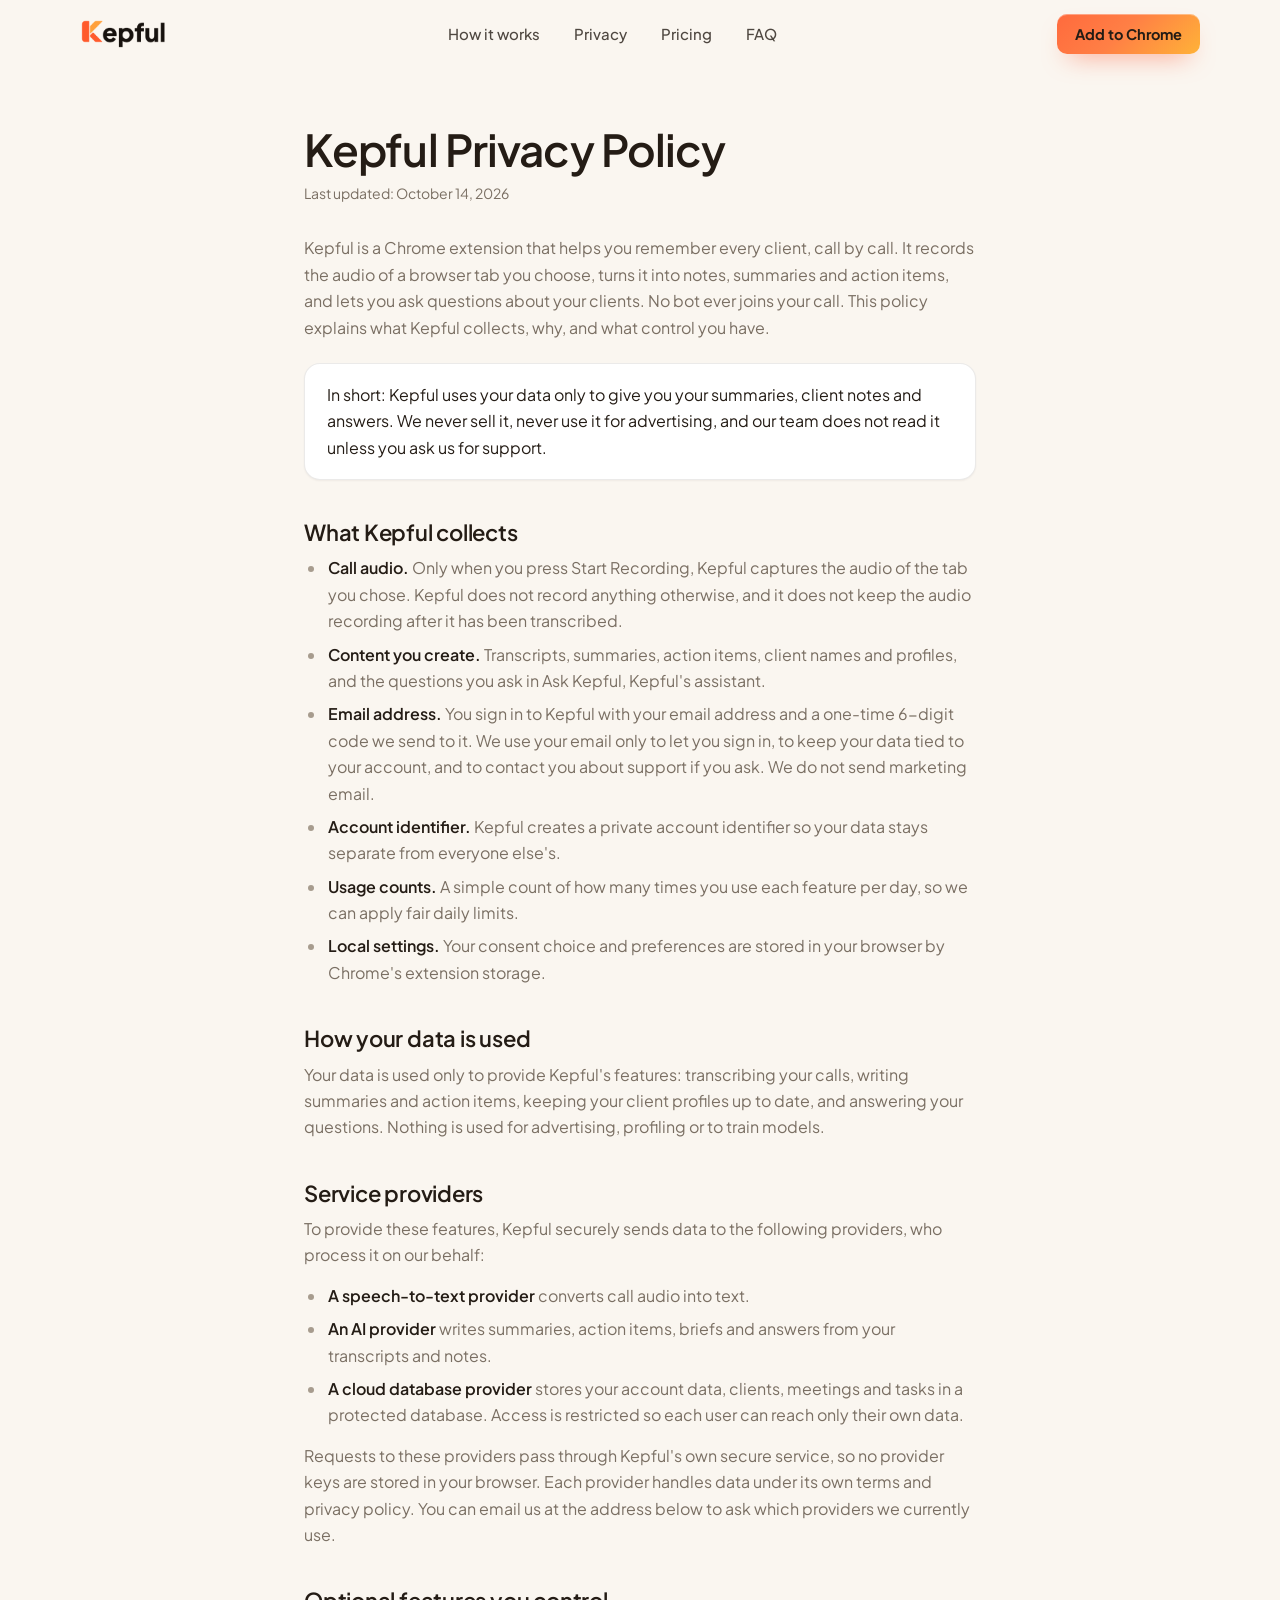
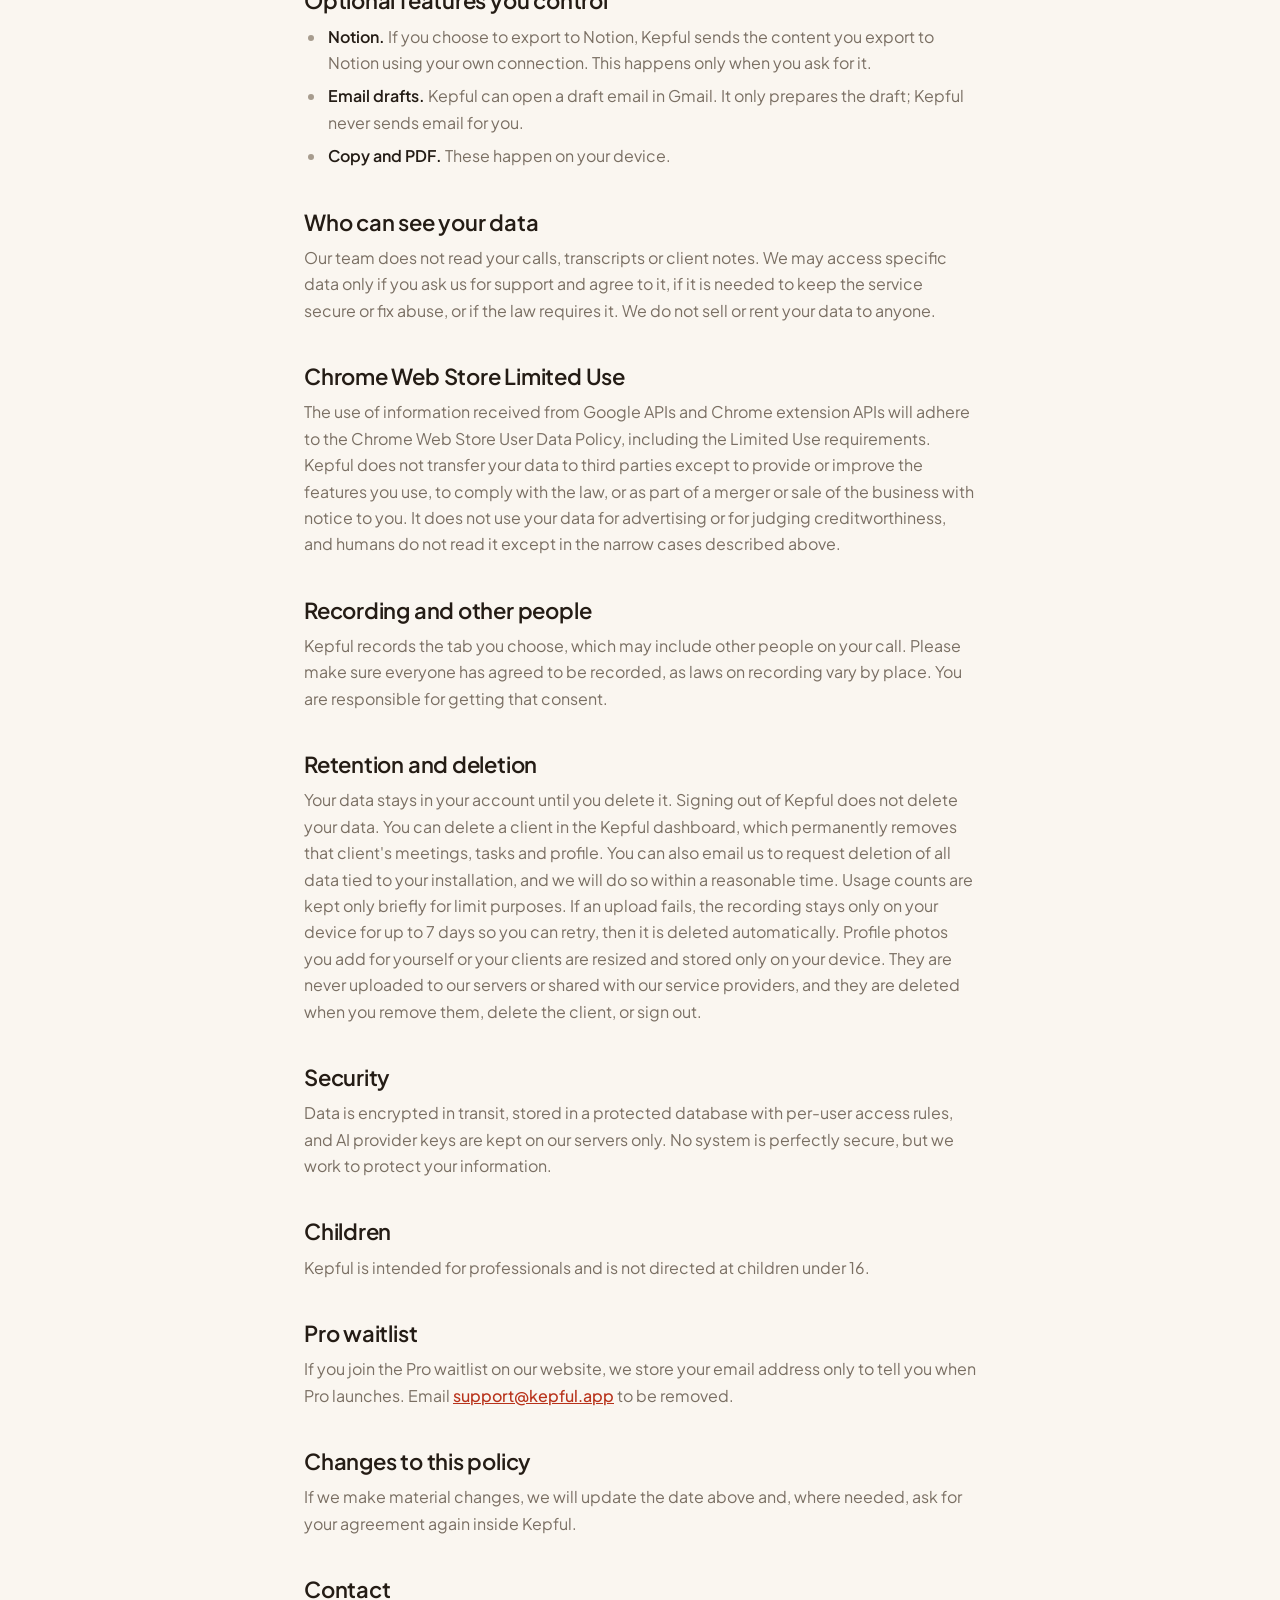
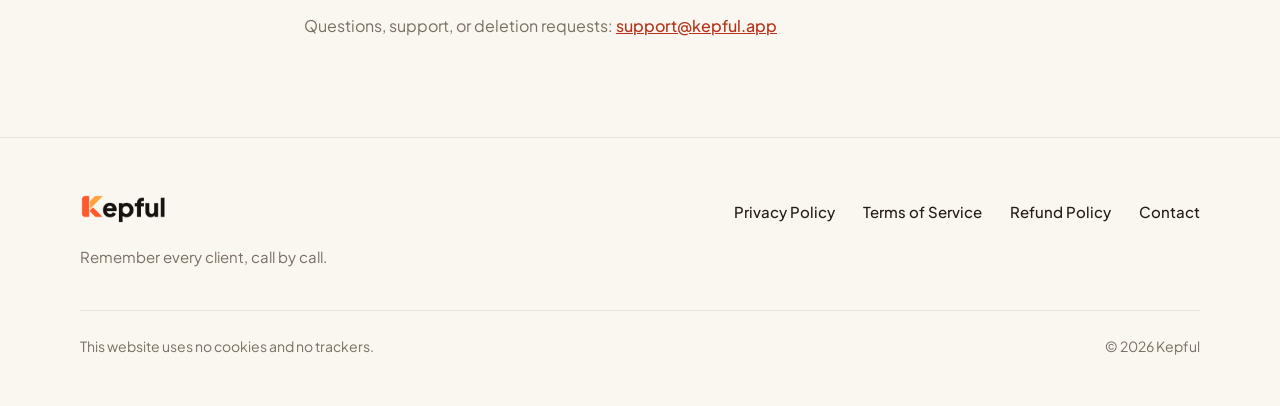
==== commit 35ead7e0: "Rename the website from Folio to Kepful - All visible text, titles, meta/og/twitter tags, alt text a" ====
--- a/privacy/index.html
+++ b/privacy/index.html
@@ -3,26 +3,26 @@
 <head>
 <meta charset="utf-8">
 <meta name="viewport" content="width=device-width, initial-scale=1">
-<title>Privacy Policy | Folio</title>
-<meta name="description" content="How Folio handles your data: what it collects, why, who processes it, and the control you have.">
+<title>Privacy Policy | Kepful</title>
+<meta name="description" content="How Kepful handles your data: what it collects, why, who processes it, and the control you have.">
 <link rel="canonical" href="https://foliohq.github.io/privacy/">
 <meta name="theme-color" content="#FAF6F0">
-<link rel="icon" href="/favicon.ico" sizes="48x48">
-<link rel="icon" type="image/png" href="/assets/img/favicon-32.png" sizes="32x32">
-<link rel="apple-touch-icon" href="/assets/img/apple-touch-icon.png">
+<link rel="icon" href="/favicon.ico?v=kepful" sizes="48x48">
+<link rel="icon" type="image/png" href="/assets/img/favicon-32.png?v=kepful" sizes="32x32">
+<link rel="apple-touch-icon" href="/assets/img/apple-touch-icon.png?v=kepful">
 <meta property="og:type" content="website">
-<meta property="og:site_name" content="Folio">
-<meta property="og:title" content="Privacy Policy | Folio">
-<meta property="og:description" content="How Folio handles your data: what it collects, why, who processes it, and the control you have.">
+<meta property="og:site_name" content="Kepful">
+<meta property="og:title" content="Privacy Policy | Kepful">
+<meta property="og:description" content="How Kepful handles your data: what it collects, why, who processes it, and the control you have.">
 <meta property="og:url" content="https://foliohq.github.io/privacy/">
-<meta property="og:image" content="https://foliohq.github.io/assets/img/og.png">
+<meta property="og:image" content="https://foliohq.github.io/assets/img/og.png?v=kepful">
 <meta property="og:image:width" content="1200">
 <meta property="og:image:height" content="630">
-<meta property="og:image:alt" content="Folio: remember every client, call by call, with the pre-call brief shown in the Folio popup.">
+<meta property="og:image:alt" content="Kepful: remember every client, call by call, with the pre-call brief shown in the Kepful popup.">
 <meta name="twitter:card" content="summary_large_image">
-<meta name="twitter:title" content="Privacy Policy | Folio">
-<meta name="twitter:description" content="How Folio handles your data: what it collects, why, who processes it, and the control you have.">
-<meta name="twitter:image" content="https://foliohq.github.io/assets/img/og.png">
+<meta name="twitter:title" content="Privacy Policy | Kepful">
+<meta name="twitter:description" content="How Kepful handles your data: what it collects, why, who processes it, and the control you have.">
+<meta name="twitter:image" content="https://foliohq.github.io/assets/img/og.png?v=kepful">
 <link rel="preload" href="/assets/fonts/plus-jakarta-sans-latin.woff2" as="font" type="font/woff2" crossorigin>
 <link rel="stylesheet" href="/assets/site.css">
 <script>document.documentElement.classList.add("js")</script>
@@ -32,10 +32,10 @@
 <a class="skip" href="#main">Skip to content</a>
 <header class="nav">
   <div class="wrap nav-in">
-    <a class="brand" href="/" aria-label="Folio home"><img class="mark" src="/assets/img/icon-64.png" width="32" height="32" alt=""><img class="word" src="/assets/img/wordmark.png" width="61" height="22" alt="Folio"></a>
+    <a class="brand" href="/" aria-label="Kepful home"><img class="word" src="/assets/img/wordmark.png" width="88" height="30" alt="Kepful"></a>
     <nav class="nav-links" aria-label="Primary"><a href="/#how-it-works">How it works</a><a href="/#privacy">Privacy</a><a href="/#pricing">Pricing</a><a href="/#faq">FAQ</a></nav>
     <div class="nav-right">
-      <a class="btn btn-sm" data-cta href="mailto:foliosupport.team@gmail.com?subject=Folio%20early%20access">Get early access</a>
+      <a class="btn btn-sm" data-cta href="mailto:support@kepful.app?subject=Kepful%20early%20access">Get early access</a>
       <button class="menu-btn" id="menuBtn" type="button" aria-expanded="false" aria-controls="mobileMenu" aria-label="Menu"><svg viewBox="0 0 24 24" fill="none" stroke="currentColor" stroke-width="1.8" stroke-linecap="round" stroke-linejoin="round" aria-hidden="true"><path d="M4 7h16M4 12h16M4 17h16"/></svg></button>
     </div>
   </div>
@@ -43,39 +43,39 @@
 </header>
 <main id="main">
 <article class="legal">
-<h1>Folio Privacy Policy</h1>
-  <div class="meta">Last updated: October 13, 2026</div>
+<h1>Kepful Privacy Policy</h1>
+  <div class="meta">Last updated: October 14, 2026</div>
 
-  <p>Folio is a Chrome extension that helps you remember every client, call by call. It records the audio of a browser tab you choose, turns it into notes, summaries and action items, and lets you ask questions about your clients. No bot ever joins your call. This policy explains what Folio collects, why, and what control you have.</p>
+  <p>Kepful is a Chrome extension that helps you remember every client, call by call. It records the audio of a browser tab you choose, turns it into notes, summaries and action items, and lets you ask questions about your clients. No bot ever joins your call. This policy explains what Kepful collects, why, and what control you have.</p>
 
-  <div class="note"><p>In short: Folio uses your data only to give you your summaries, client notes and answers. We never sell it, never use it for advertising, and our team does not read it unless you ask us for support.</p></div>
+  <div class="note"><p>In short: Kepful uses your data only to give you your summaries, client notes and answers. We never sell it, never use it for advertising, and our team does not read it unless you ask us for support.</p></div>
 
-  <h2>What Folio collects</h2>
+  <h2>What Kepful collects</h2>
   <ul>
-    <li><strong>Call audio.</strong> Only when you press Start Recording, Folio captures the audio of the tab you chose. Folio does not record anything otherwise, and it does not keep the audio recording after it has been transcribed.</li>
-    <li><strong>Content you create.</strong> Transcripts, summaries, action items, client names and profiles, and the questions you ask Lio, Folio's assistant.</li>
-    <li><strong>Email address.</strong> You sign in to Folio with your email address and a one-time 6-digit code we send to it. We use your email only to let you sign in, to keep your data tied to your account, and to contact you about support if you ask. We do not send marketing email.</li>
-    <li><strong>Account identifier.</strong> Folio creates a private account identifier so your data stays separate from everyone else's.</li>
+    <li><strong>Call audio.</strong> Only when you press Start Recording, Kepful captures the audio of the tab you chose. Kepful does not record anything otherwise, and it does not keep the audio recording after it has been transcribed.</li>
+    <li><strong>Content you create.</strong> Transcripts, summaries, action items, client names and profiles, and the questions you ask in Ask Kepful, Kepful's assistant.</li>
+    <li><strong>Email address.</strong> You sign in to Kepful with your email address and a one-time 6-digit code we send to it. We use your email only to let you sign in, to keep your data tied to your account, and to contact you about support if you ask. We do not send marketing email.</li>
+    <li><strong>Account identifier.</strong> Kepful creates a private account identifier so your data stays separate from everyone else's.</li>
     <li><strong>Usage counts.</strong> A simple count of how many times you use each feature per day, so we can apply fair daily limits.</li>
     <li><strong>Local settings.</strong> Your consent choice and preferences are stored in your browser by Chrome's extension storage.</li>
   </ul>
 
   <h2>How your data is used</h2>
-  <p>Your data is used only to provide Folio's features: transcribing your calls, writing summaries and action items, keeping your client profiles up to date, and answering your questions. Nothing is used for advertising, profiling or to train models.</p>
+  <p>Your data is used only to provide Kepful's features: transcribing your calls, writing summaries and action items, keeping your client profiles up to date, and answering your questions. Nothing is used for advertising, profiling or to train models.</p>
 
   <h2>Service providers</h2>
-  <p>To provide these features, Folio securely sends data to the following providers, who process it on our behalf:</p>
+  <p>To provide these features, Kepful securely sends data to the following providers, who process it on our behalf:</p>
   <ul>
     <li><strong>A speech-to-text provider</strong> converts call audio into text.</li>
     <li><strong>An AI provider</strong> writes summaries, action items, briefs and answers from your transcripts and notes.</li>
     <li><strong>A cloud database provider</strong> stores your account data, clients, meetings and tasks in a protected database. Access is restricted so each user can reach only their own data.</li>
   </ul>
-  <p>Requests to these providers pass through Folio's own secure service, so no provider keys are stored in your browser. Each provider handles data under its own terms and privacy policy. You can email us at the address below to ask which providers we currently use.</p>
+  <p>Requests to these providers pass through Kepful's own secure service, so no provider keys are stored in your browser. Each provider handles data under its own terms and privacy policy. You can email us at the address below to ask which providers we currently use.</p>
 
   <h2>Optional features you control</h2>
   <ul>
-    <li><strong>Notion.</strong> If you choose to export to Notion, Folio sends the content you export to Notion using your own connection. This happens only when you ask for it.</li>
-    <li><strong>Email drafts.</strong> Folio can open a draft email in Gmail. It only prepares the draft; Folio never sends email for you.</li>
+    <li><strong>Notion.</strong> If you choose to export to Notion, Kepful sends the content you export to Notion using your own connection. This happens only when you ask for it.</li>
+    <li><strong>Email drafts.</strong> Kepful can open a draft email in Gmail. It only prepares the draft; Kepful never sends email for you.</li>
     <li><strong>Copy and PDF.</strong> These happen on your device.</li>
   </ul>
 
@@ -83,45 +83,45 @@
   <p>Our team does not read your calls, transcripts or client notes. We may access specific data only if you ask us for support and agree to it, if it is needed to keep the service secure or fix abuse, or if the law requires it. We do not sell or rent your data to anyone.</p>
 
   <h2>Chrome Web Store Limited Use</h2>
-  <p>The use of information received from Google APIs and Chrome extension APIs will adhere to the Chrome Web Store User Data Policy, including the Limited Use requirements. Folio does not transfer your data to third parties except to provide or improve the features you use, to comply with the law, or as part of a merger or sale of the business with notice to you. It does not use your data for advertising or for judging creditworthiness, and humans do not read it except in the narrow cases described above.</p>
+  <p>The use of information received from Google APIs and Chrome extension APIs will adhere to the Chrome Web Store User Data Policy, including the Limited Use requirements. Kepful does not transfer your data to third parties except to provide or improve the features you use, to comply with the law, or as part of a merger or sale of the business with notice to you. It does not use your data for advertising or for judging creditworthiness, and humans do not read it except in the narrow cases described above.</p>
 
   <h2>Recording and other people</h2>
-  <p>Folio records the tab you choose, which may include other people on your call. Please make sure everyone has agreed to be recorded, as laws on recording vary by place. You are responsible for getting that consent.</p>
+  <p>Kepful records the tab you choose, which may include other people on your call. Please make sure everyone has agreed to be recorded, as laws on recording vary by place. You are responsible for getting that consent.</p>
 
   <h2>Retention and deletion</h2>
-  <p>Your data stays in your account until you delete it. Signing out of Folio does not delete your data. You can delete a client in the Folio dashboard, which permanently removes that client's meetings, tasks and profile. You can also email us to request deletion of all data tied to your installation, and we will do so within a reasonable time. Usage counts are kept only briefly for limit purposes.</p>
+  <p>Your data stays in your account until you delete it. Signing out of Kepful does not delete your data. You can delete a client in the Kepful dashboard, which permanently removes that client's meetings, tasks and profile. You can also email us to request deletion of all data tied to your installation, and we will do so within a reasonable time. Usage counts are kept only briefly for limit purposes. If an upload fails, the recording stays only on your device for up to 7 days so you can retry, then it is deleted automatically. Profile photos you add for yourself or your clients are resized and stored only on your device. They are never uploaded to our servers or shared with our service providers, and they are deleted when you remove them, delete the client, or sign out.</p>
 
   <h2>Security</h2>
   <p>Data is encrypted in transit, stored in a protected database with per-user access rules, and AI provider keys are kept on our servers only. No system is perfectly secure, but we work to protect your information.</p>
 
   <h2>Children</h2>
-  <p>Folio is intended for professionals and is not directed at children under 16.</p>
+  <p>Kepful is intended for professionals and is not directed at children under 16.</p>
 
   <h2>Pro waitlist</h2>
-  <p>If you join the Pro waitlist on our website, we store your email address only to tell you when Pro launches. Email <a href="mailto:foliosupport.team@gmail.com">foliosupport.team@gmail.com</a> to be removed.</p>
+  <p>If you join the Pro waitlist on our website, we store your email address only to tell you when Pro launches. Email <a href="mailto:support@kepful.app">support@kepful.app</a> to be removed.</p>
 
   <h2>Changes to this policy</h2>
-  <p>If we make material changes, we will update the date above and, where needed, ask for your agreement again inside Folio.</p>
+  <p>If we make material changes, we will update the date above and, where needed, ask for your agreement again inside Kepful.</p>
 
   <h2>Contact</h2>
-  <p>Questions, support, or deletion requests: <a href="mailto:foliosupport.team@gmail.com">foliosupport.team@gmail.com</a></p>
+  <p>Questions, support, or deletion requests: <a href="mailto:support@kepful.app">support@kepful.app</a></p>
 </article>
 </main>
 <footer class="footer">
   <div class="wrap">
     <div class="footer-top">
       <div>
-        <a class="brand" href="/" aria-label="Folio home"><img class="mark" src="/assets/img/icon-64.png" width="32" height="32" alt=""><img class="word" src="/assets/img/wordmark.png" width="61" height="22" alt="Folio"></a>
+        <a class="brand" href="/" aria-label="Kepful home"><img class="word" src="/assets/img/wordmark.png" width="88" height="30" alt="Kepful"></a>
         <p class="tagline">Remember every client, call by call.</p>
       </div>
       <nav aria-label="Footer">
         <a href="/privacy/">Privacy Policy</a>
         <a href="/terms/">Terms of Service</a>
         <a href="/refund/">Refund Policy</a>
-        <a href="mailto:foliosupport.team@gmail.com">Contact</a>
+        <a href="mailto:support@kepful.app">Contact</a>
       </nav>
     </div>
-    <div class="footer-bottom"><span>This website uses no cookies and no trackers.</span><span>&copy; 2026 Folio</span></div>
+    <div class="footer-bottom"><span>This website uses no cookies and no trackers.</span><span>&copy; 2026 Kepful</span></div>
   </div>
 </footer>
 </body>
--- a/assets/site.css
+++ b/assets/site.css
@@ -1,4 +1,4 @@
-/* Folio website. Design tokens are copied from the Folio extension
+/* Kepful website. Design tokens are copied from the Kepful extension
    (page.css / welcome.css). Plus Jakarta Sans is self-hosted. */
 @font-face {
   font-family: "Plus Jakarta Sans";
@@ -101,8 +101,7 @@
 .nav.scrolled { background: rgba(250, 246, 240, 0.82); -webkit-backdrop-filter: saturate(1.4) blur(14px); backdrop-filter: saturate(1.4) blur(14px); border-bottom-color: var(--border); }
 .nav-in { height: var(--nav-h); display: flex; align-items: center; justify-content: space-between; gap: 16px; }
 .brand { display: inline-flex; align-items: center; gap: 8px; text-decoration: none; border-radius: 8px; }
-.brand .mark { width: 32px; height: 32px; border-radius: 8px; }
-.brand .word { width: 61px; height: 22px; }
+.brand .word { width: 88px; height: 30px; }
 .nav-links { display: flex; gap: 6px; }
 .nav-links a { padding: 8px 14px; font-size: 15px; font-weight: 500; color: var(--text); text-decoration: none; border-radius: 8px; opacity: 0.8; }
 .nav-links a:hover { opacity: 1; background: var(--accent-soft); }
@@ -294,7 +293,7 @@
   .footer { margin-top: 36px; }
   .legal { padding: 36px 20px 8px; }
   .legal h1 { font-size: 32px; }
-  .brand .word { width: 55px; height: 20px; }
+  .brand .word { width: 79px; height: 27px; }
   .nav-right .btn { padding: 0 14px; font-size: 14px; }
 }
 @media (max-width: 380px) {
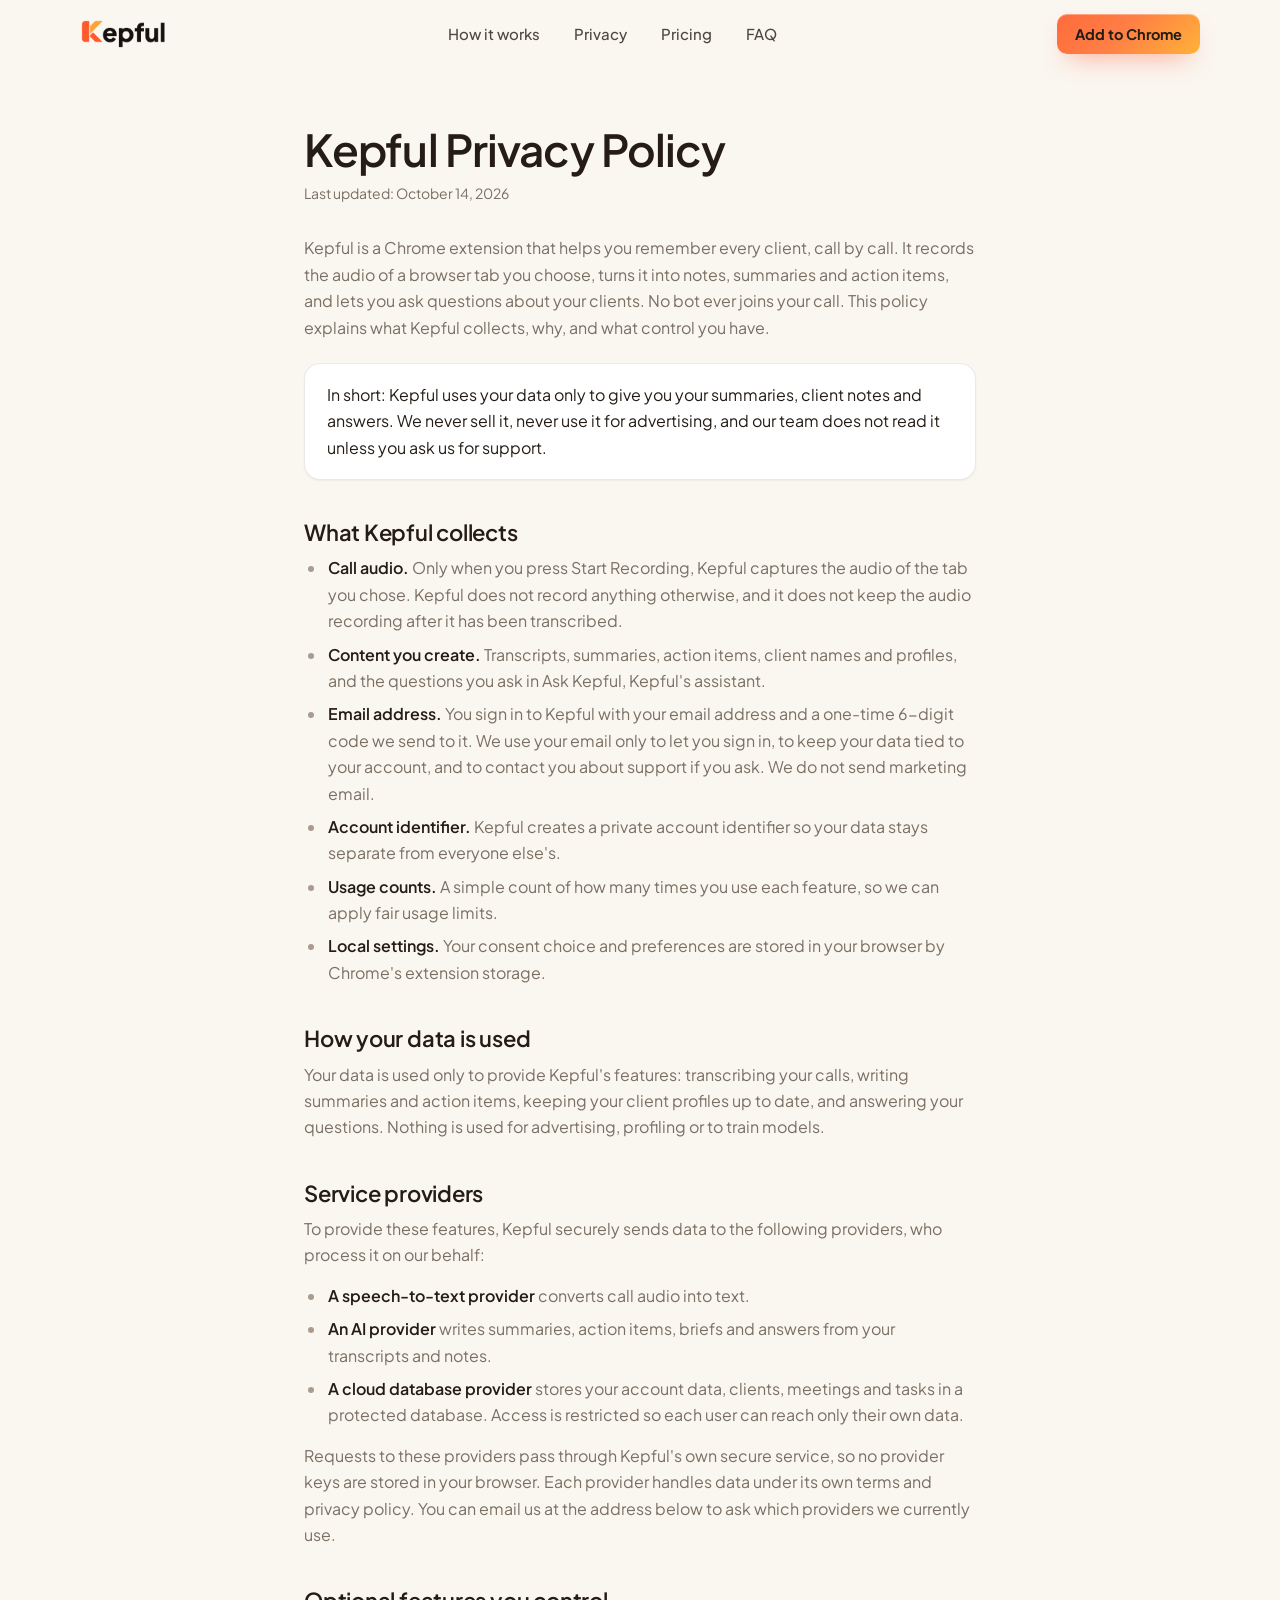
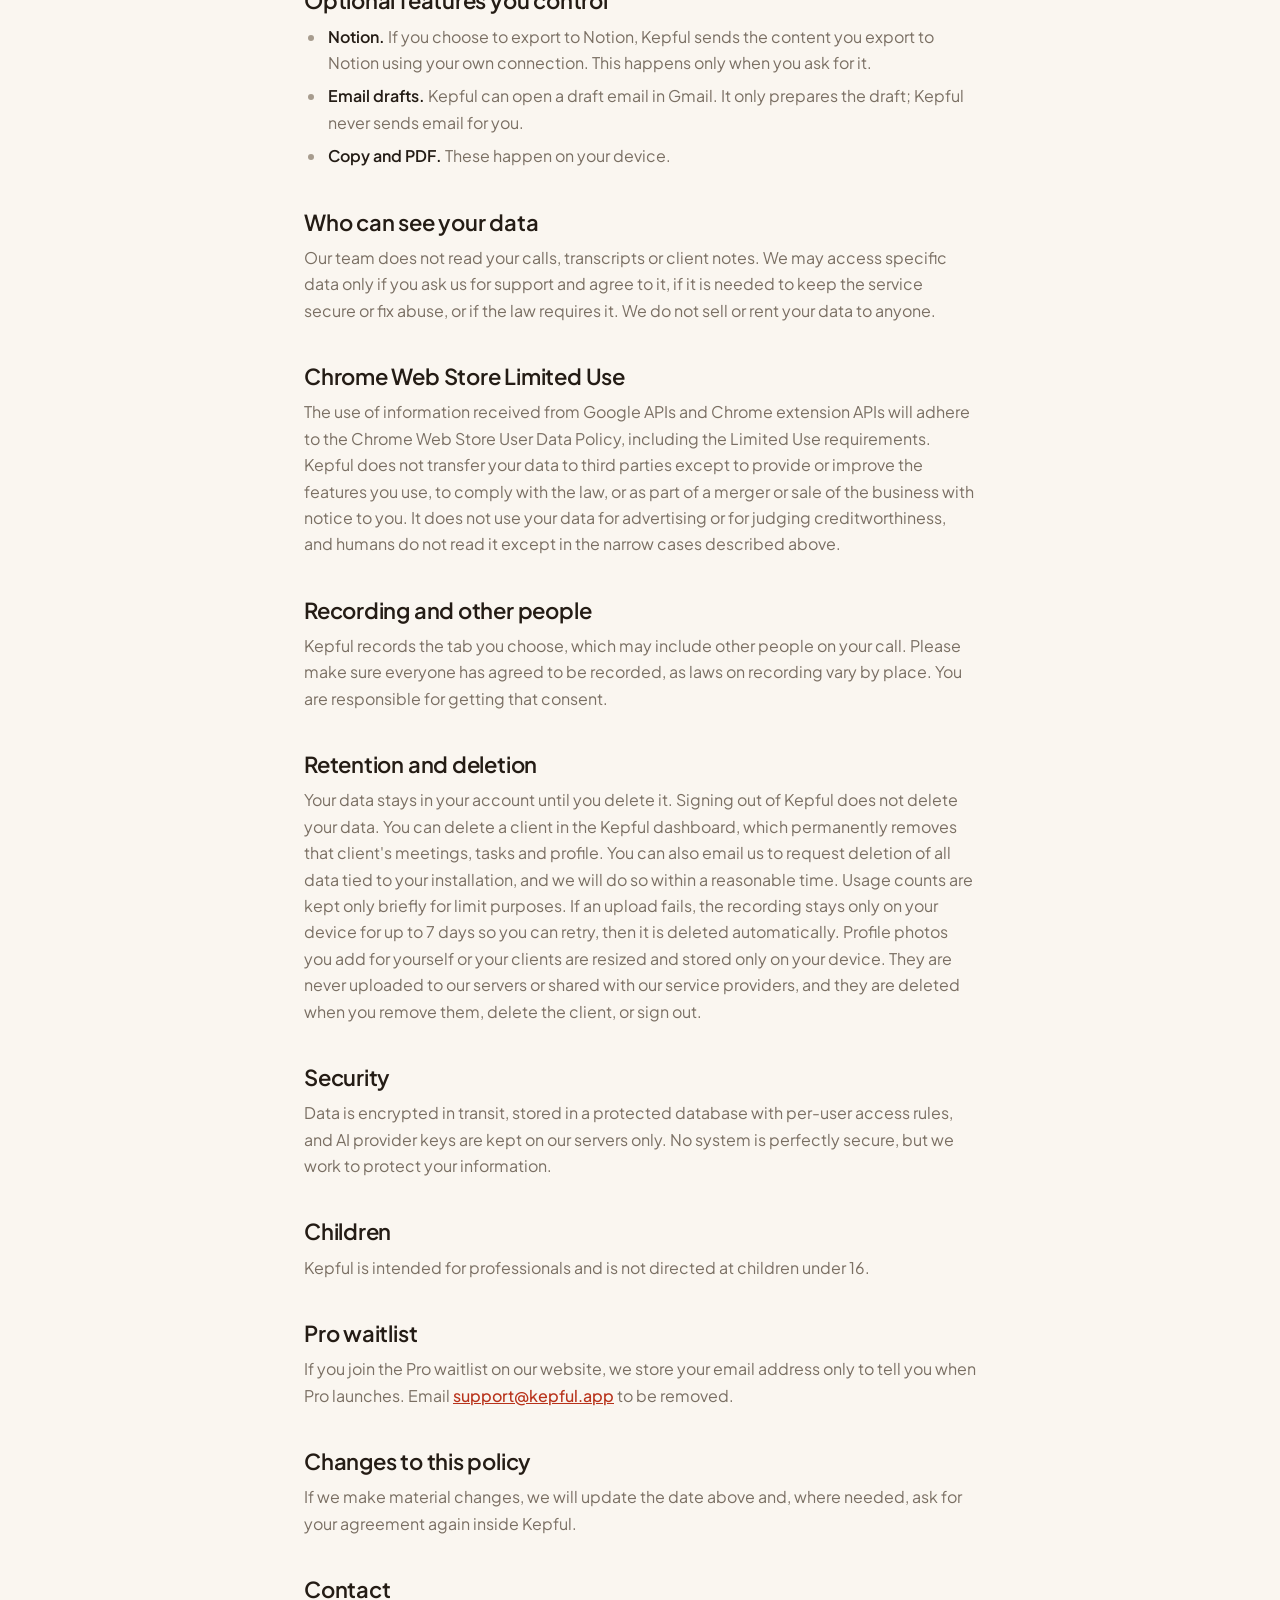
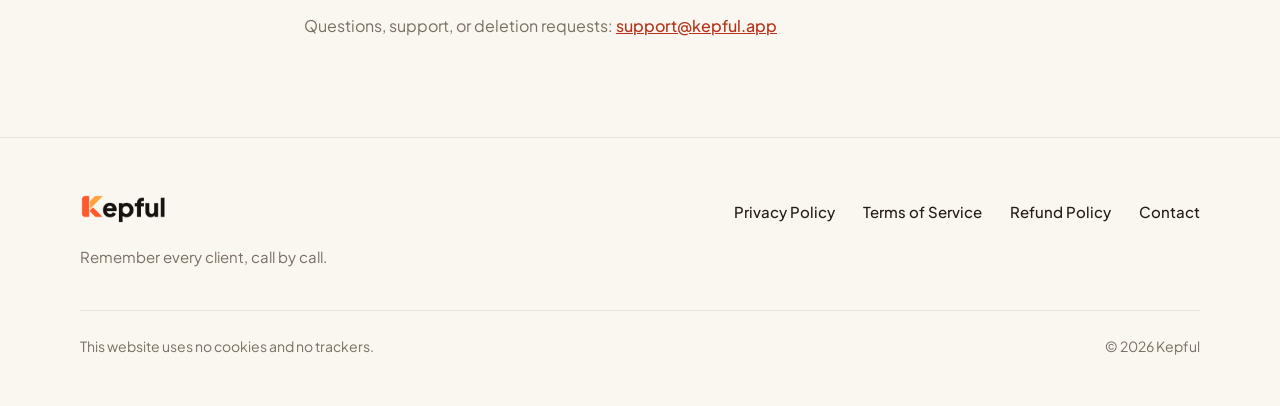
==== commit b547bbfa: "Update pricing to the final plans - Free: 5 recorded calls a month (up to 90 min each), Ask Kepful 1" ====
--- a/privacy/index.html
+++ b/privacy/index.html
@@ -5,7 +5,7 @@
 <meta name="viewport" content="width=device-width, initial-scale=1">
 <title>Privacy Policy | Kepful</title>
 <meta name="description" content="How Kepful handles your data: what it collects, why, who processes it, and the control you have.">
-<link rel="canonical" href="https://foliohq.github.io/privacy/">
+<link rel="canonical" href="https://kepful.app/privacy/">
 <meta name="theme-color" content="#FAF6F0">
 <link rel="icon" href="/favicon.ico?v=kepful" sizes="48x48">
 <link rel="icon" type="image/png" href="/assets/img/favicon-32.png?v=kepful" sizes="32x32">
@@ -14,15 +14,15 @@
 <meta property="og:site_name" content="Kepful">
 <meta property="og:title" content="Privacy Policy | Kepful">
 <meta property="og:description" content="How Kepful handles your data: what it collects, why, who processes it, and the control you have.">
-<meta property="og:url" content="https://foliohq.github.io/privacy/">
-<meta property="og:image" content="https://foliohq.github.io/assets/img/og.png?v=kepful">
+<meta property="og:url" content="https://kepful.app/privacy/">
+<meta property="og:image" content="https://kepful.app/assets/img/og.png?v=kepful">
 <meta property="og:image:width" content="1200">
 <meta property="og:image:height" content="630">
 <meta property="og:image:alt" content="Kepful: remember every client, call by call, with the pre-call brief shown in the Kepful popup.">
 <meta name="twitter:card" content="summary_large_image">
 <meta name="twitter:title" content="Privacy Policy | Kepful">
 <meta name="twitter:description" content="How Kepful handles your data: what it collects, why, who processes it, and the control you have.">
-<meta name="twitter:image" content="https://foliohq.github.io/assets/img/og.png?v=kepful">
+<meta name="twitter:image" content="https://kepful.app/assets/img/og.png?v=kepful">
 <link rel="preload" href="/assets/fonts/plus-jakarta-sans-latin.woff2" as="font" type="font/woff2" crossorigin>
 <link rel="stylesheet" href="/assets/site.css">
 <script>document.documentElement.classList.add("js")</script>
@@ -56,7 +56,7 @@
     <li><strong>Content you create.</strong> Transcripts, summaries, action items, client names and profiles, and the questions you ask in Ask Kepful, Kepful's assistant.</li>
     <li><strong>Email address.</strong> You sign in to Kepful with your email address and a one-time 6-digit code we send to it. We use your email only to let you sign in, to keep your data tied to your account, and to contact you about support if you ask. We do not send marketing email.</li>
     <li><strong>Account identifier.</strong> Kepful creates a private account identifier so your data stays separate from everyone else's.</li>
-    <li><strong>Usage counts.</strong> A simple count of how many times you use each feature per day, so we can apply fair daily limits.</li>
+    <li><strong>Usage counts.</strong> A simple count of how many times you use each feature, so we can apply fair usage limits.</li>
     <li><strong>Local settings.</strong> Your consent choice and preferences are stored in your browser by Chrome's extension storage.</li>
   </ul>
 
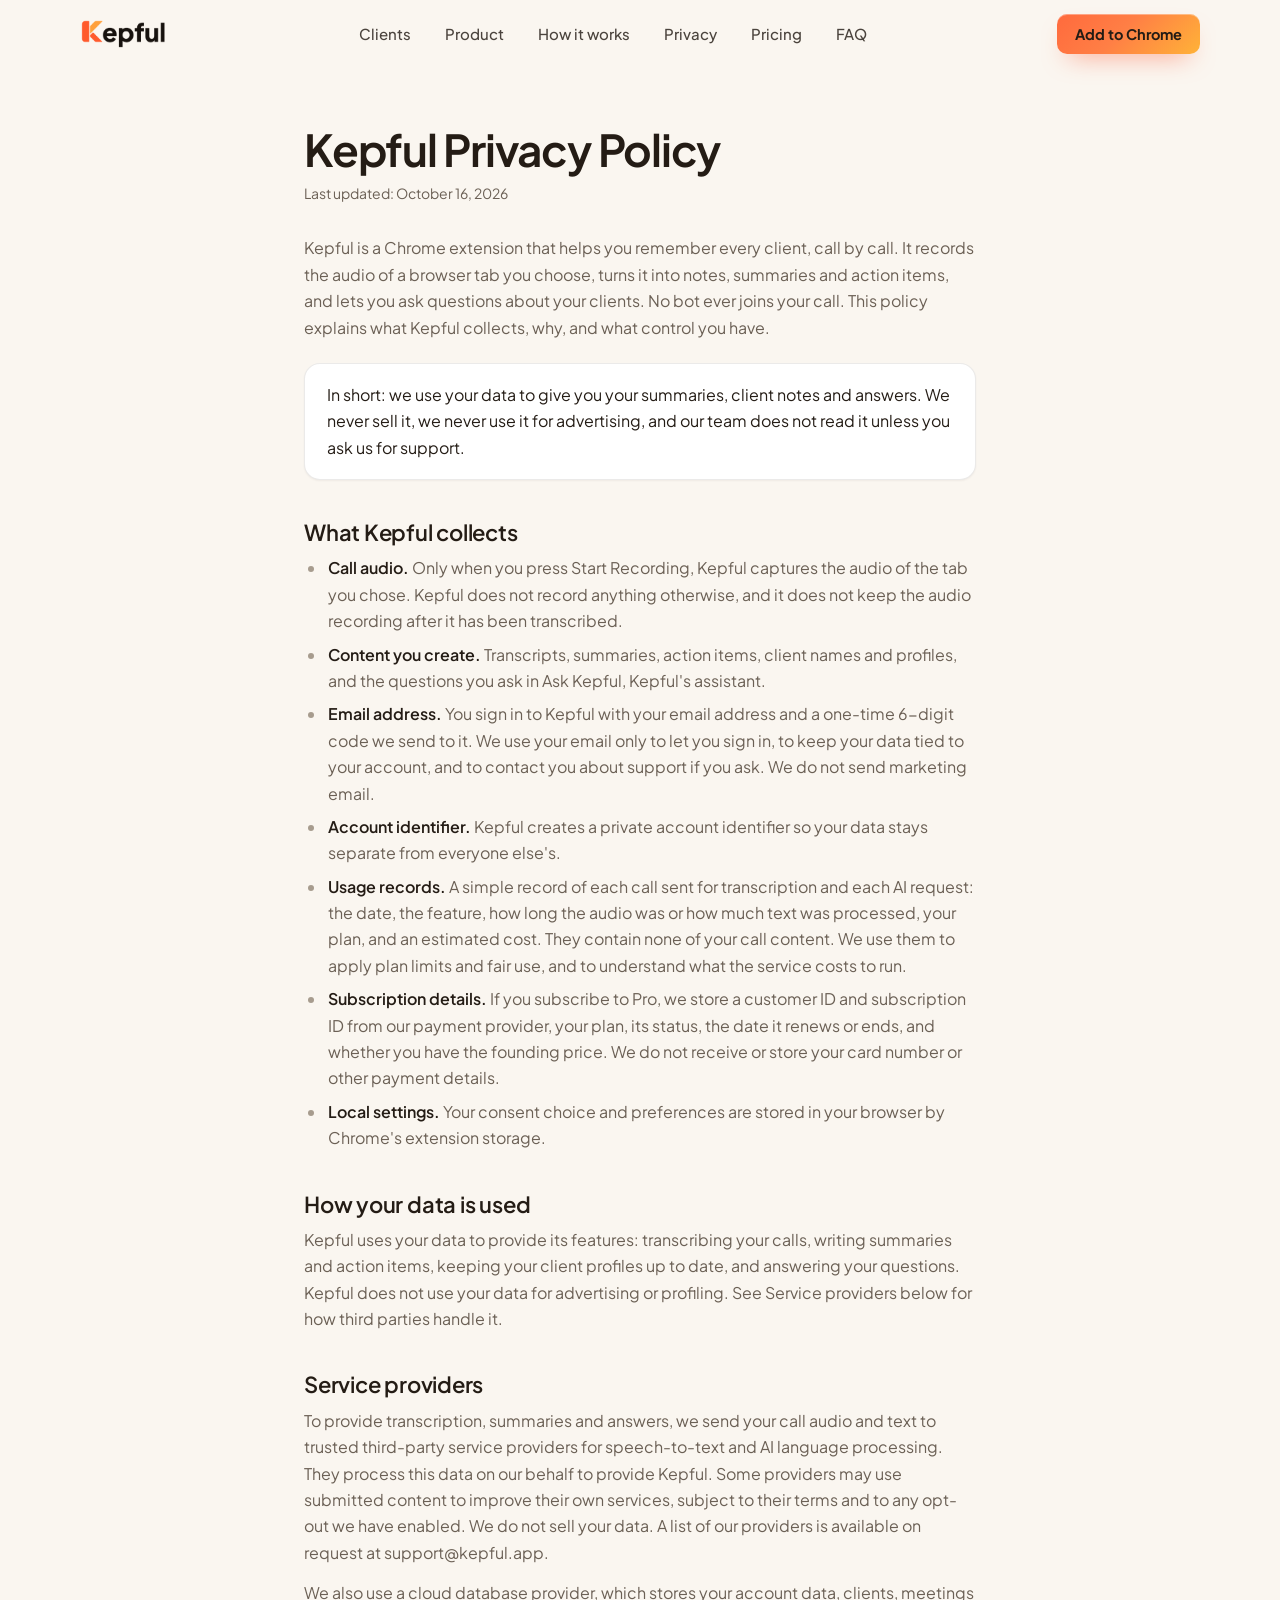
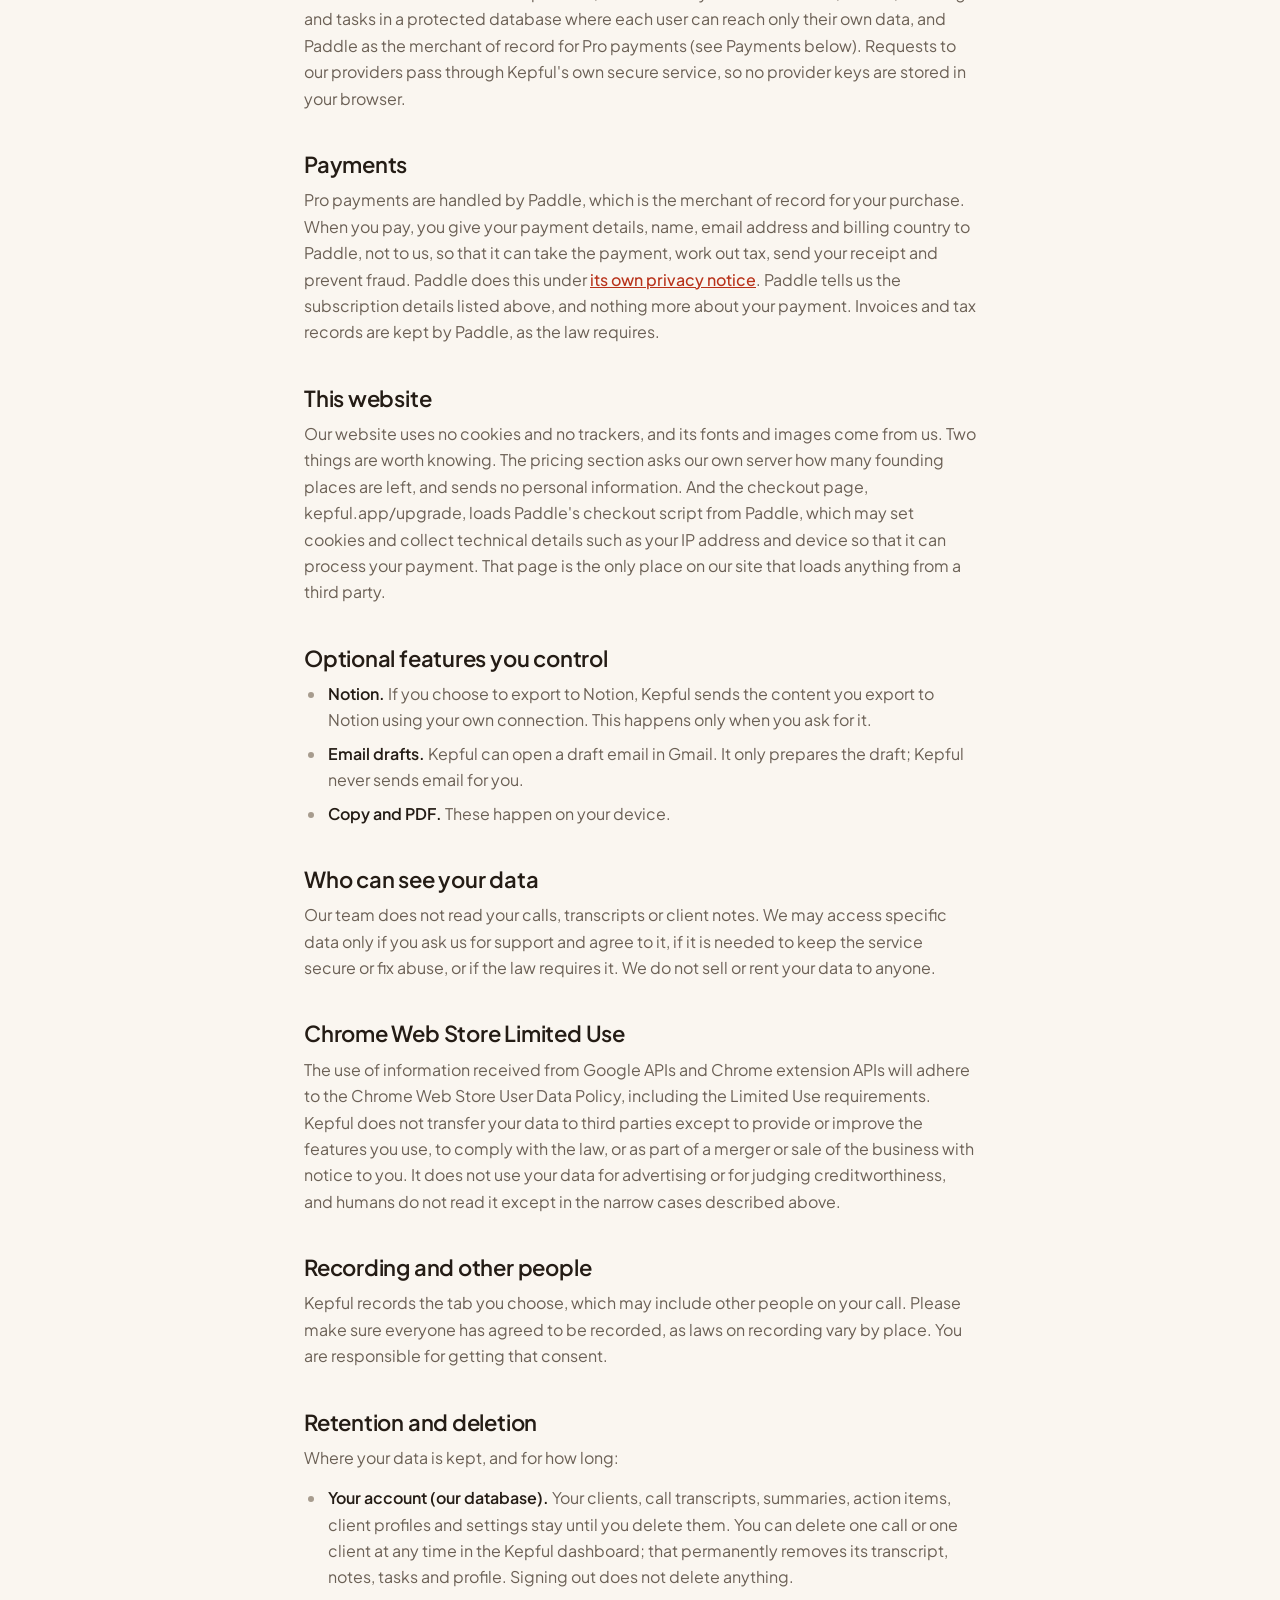
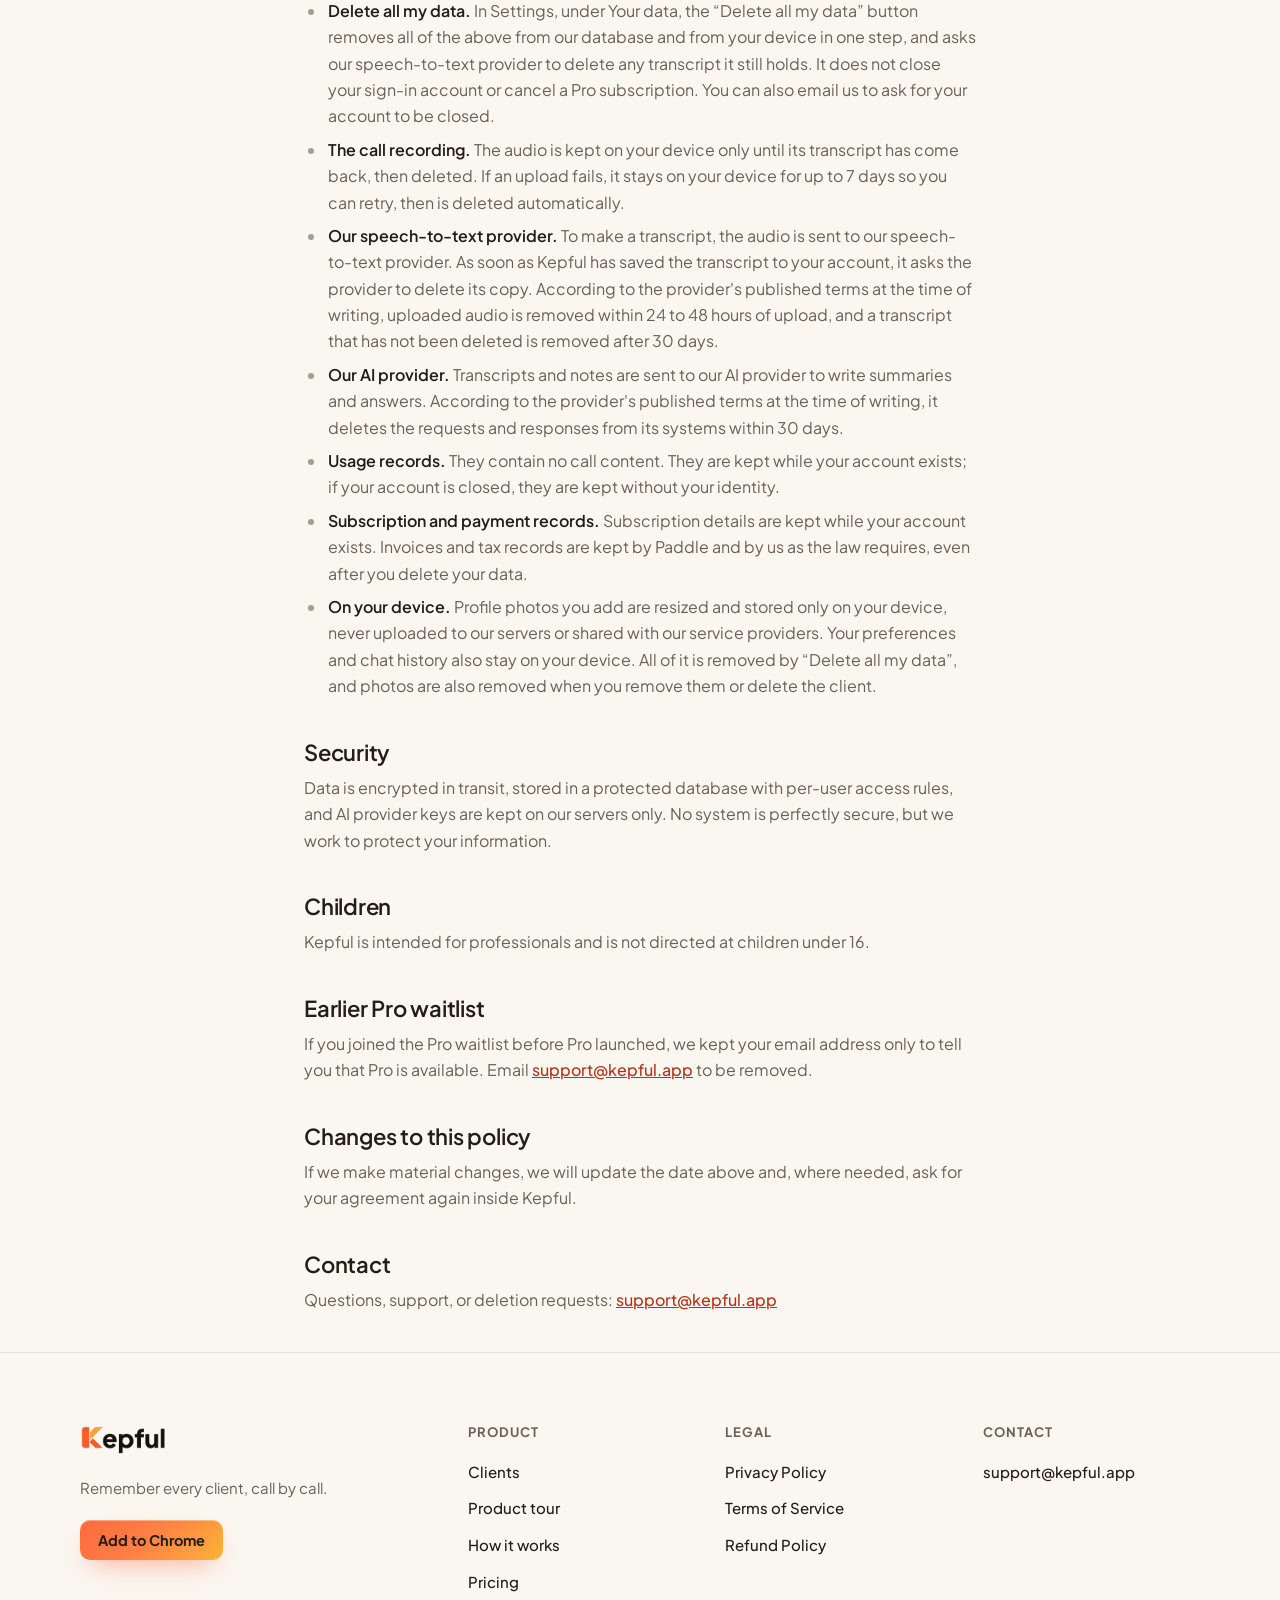
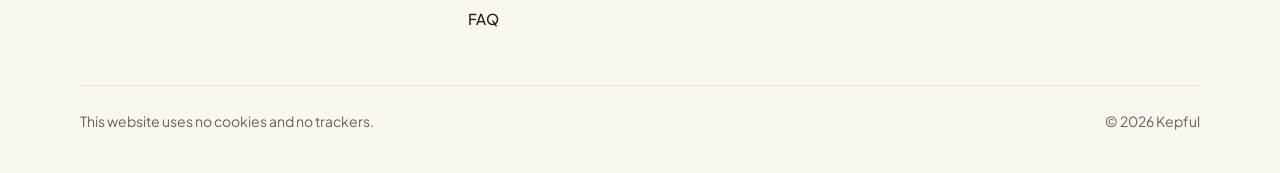
==== commit 10a046ad: "Website: accurate renewal/cancel/refund wording, new Clients and Product showcase sections, Paddle u" ====
--- a/privacy/index.html
+++ b/privacy/index.html
@@ -33,22 +33,22 @@
 <header class="nav">
   <div class="wrap nav-in">
     <a class="brand" href="/" aria-label="Kepful home"><img class="word" src="/assets/img/wordmark.png" width="88" height="30" alt="Kepful"></a>
-    <nav class="nav-links" aria-label="Primary"><a href="/#how-it-works">How it works</a><a href="/#privacy">Privacy</a><a href="/#pricing">Pricing</a><a href="/#faq">FAQ</a></nav>
+    <nav class="nav-links" aria-label="Primary"><a href="/#clients">Clients</a><a href="/#product">Product</a><a href="/#how-it-works">How it works</a><a href="/#privacy">Privacy</a><a href="/#pricing">Pricing</a><a href="/#faq">FAQ</a></nav>
     <div class="nav-right">
-      <a class="btn btn-sm" data-cta href="mailto:support@kepful.app?subject=Kepful%20early%20access">Get early access</a>
-      <button class="menu-btn" id="menuBtn" type="button" aria-expanded="false" aria-controls="mobileMenu" aria-label="Menu"><svg viewBox="0 0 24 24" fill="none" stroke="currentColor" stroke-width="1.8" stroke-linecap="round" stroke-linejoin="round" aria-hidden="true"><path d="M4 7h16M4 12h16M4 17h16"/></svg></button>
+      <a class="btn btn-sm" data-cta href="https://chromewebstore.google.com/detail/ikcoodldjhpklnhbcfnecjpakoodkipl" target="_blank" rel="noopener">Add to Chrome</a>
+      <button class="menu-btn" id="menuBtn" type="button" aria-expanded="false" aria-controls="mobileMenu" aria-label="Menu"><svg class="i-open" viewBox="0 0 24 24" fill="none" stroke="currentColor" stroke-width="1.8" stroke-linecap="round" stroke-linejoin="round" aria-hidden="true"><path d="M4 7h16M4 12h16M4 17h16"/></svg><svg class="i-close" viewBox="0 0 24 24" fill="none" stroke="currentColor" stroke-width="1.8" stroke-linecap="round" stroke-linejoin="round" aria-hidden="true"><path d="M6 6l12 12M18 6L6 18"/></svg></button>
     </div>
   </div>
-  <nav class="mobile-menu" id="mobileMenu" aria-label="Menu" hidden><a href="/#how-it-works">How it works</a><a href="/#privacy">Privacy</a><a href="/#pricing">Pricing</a><a href="/#faq">FAQ</a></nav>
+  <nav class="mobile-menu" id="mobileMenu" aria-label="Menu" hidden><a href="/#clients">Clients</a><a href="/#product">Product</a><a href="/#how-it-works">How it works</a><a href="/#privacy">Privacy</a><a href="/#pricing">Pricing</a><a href="/#faq">FAQ</a><a class="btn" data-cta href="https://chromewebstore.google.com/detail/ikcoodldjhpklnhbcfnecjpakoodkipl" target="_blank" rel="noopener">Add to Chrome</a></nav>
 </header>
 <main id="main">
 <article class="legal">
 <h1>Kepful Privacy Policy</h1>
-  <div class="meta">Last updated: October 14, 2026</div>
+  <div class="meta">Last updated: October 16, 2026</div>
 
   <p>Kepful is a Chrome extension that helps you remember every client, call by call. It records the audio of a browser tab you choose, turns it into notes, summaries and action items, and lets you ask questions about your clients. No bot ever joins your call. This policy explains what Kepful collects, why, and what control you have.</p>
 
-  <div class="note"><p>In short: Kepful uses your data only to give you your summaries, client notes and answers. We never sell it, never use it for advertising, and our team does not read it unless you ask us for support.</p></div>
+  <div class="note"><p>In short: we use your data to give you your summaries, client notes and answers. We never sell it, we never use it for advertising, and our team does not read it unless you ask us for support.</p></div>
 
   <h2>What Kepful collects</h2>
   <ul>
@@ -56,21 +56,23 @@
     <li><strong>Content you create.</strong> Transcripts, summaries, action items, client names and profiles, and the questions you ask in Ask Kepful, Kepful's assistant.</li>
     <li><strong>Email address.</strong> You sign in to Kepful with your email address and a one-time 6-digit code we send to it. We use your email only to let you sign in, to keep your data tied to your account, and to contact you about support if you ask. We do not send marketing email.</li>
     <li><strong>Account identifier.</strong> Kepful creates a private account identifier so your data stays separate from everyone else's.</li>
-    <li><strong>Usage counts.</strong> A simple count of how many times you use each feature, so we can apply fair usage limits.</li>
+    <li><strong>Usage records.</strong> A simple record of each call sent for transcription and each AI request: the date, the feature, how long the audio was or how much text was processed, your plan, and an estimated cost. They contain none of your call content. We use them to apply plan limits and fair use, and to understand what the service costs to run.</li>
+    <li><strong>Subscription details.</strong> If you subscribe to Pro, we store a customer ID and subscription ID from our payment provider, your plan, its status, the date it renews or ends, and whether you have the founding price. We do not receive or store your card number or other payment details.</li>
     <li><strong>Local settings.</strong> Your consent choice and preferences are stored in your browser by Chrome's extension storage.</li>
   </ul>
 
   <h2>How your data is used</h2>
-  <p>Your data is used only to provide Kepful's features: transcribing your calls, writing summaries and action items, keeping your client profiles up to date, and answering your questions. Nothing is used for advertising, profiling or to train models.</p>
+  <p>Kepful uses your data to provide its features: transcribing your calls, writing summaries and action items, keeping your client profiles up to date, and answering your questions. Kepful does not use your data for advertising or profiling. See Service providers below for how third parties handle it.</p>
 
   <h2>Service providers</h2>
-  <p>To provide these features, Kepful securely sends data to the following providers, who process it on our behalf:</p>
-  <ul>
-    <li><strong>A speech-to-text provider</strong> converts call audio into text.</li>
-    <li><strong>An AI provider</strong> writes summaries, action items, briefs and answers from your transcripts and notes.</li>
-    <li><strong>A cloud database provider</strong> stores your account data, clients, meetings and tasks in a protected database. Access is restricted so each user can reach only their own data.</li>
-  </ul>
-  <p>Requests to these providers pass through Kepful's own secure service, so no provider keys are stored in your browser. Each provider handles data under its own terms and privacy policy. You can email us at the address below to ask which providers we currently use.</p>
+  <p>To provide transcription, summaries and answers, we send your call audio and text to trusted third-party service providers for speech-to-text and AI language processing. They process this data on our behalf to provide Kepful. Some providers may use submitted content to improve their own services, subject to their terms and to any opt-out we have enabled. We do not sell your data. A list of our providers is available on request at support@kepful.app.</p>
+  <p>We also use a cloud database provider, which stores your account data, clients, meetings and tasks in a protected database where each user can reach only their own data, and Paddle as the merchant of record for Pro payments (see Payments below). Requests to our providers pass through Kepful's own secure service, so no provider keys are stored in your browser.</p>
+
+  <h2>Payments</h2>
+  <p>Pro payments are handled by Paddle, which is the merchant of record for your purchase. When you pay, you give your payment details, name, email address and billing country to Paddle, not to us, so that it can take the payment, work out tax, send your receipt and prevent fraud. Paddle does this under <a href="https://www.paddle.com/legal/privacy" target="_blank" rel="noopener">its own privacy notice</a>. Paddle tells us the subscription details listed above, and nothing more about your payment. Invoices and tax records are kept by Paddle, as the law requires.</p>
+
+  <h2>This website</h2>
+  <p>Our website uses no cookies and no trackers, and its fonts and images come from us. Two things are worth knowing. The pricing section asks our own server how many founding places are left, and sends no personal information. And the checkout page, kepful.app/upgrade, loads Paddle's checkout script from Paddle, which may set cookies and collect technical details such as your IP address and device so that it can process your payment. That page is the only place on our site that loads anything from a third party.</p>
 
   <h2>Optional features you control</h2>
   <ul>
@@ -89,7 +91,17 @@
   <p>Kepful records the tab you choose, which may include other people on your call. Please make sure everyone has agreed to be recorded, as laws on recording vary by place. You are responsible for getting that consent.</p>
 
   <h2>Retention and deletion</h2>
-  <p>Your data stays in your account until you delete it. Signing out of Kepful does not delete your data. You can delete a client in the Kepful dashboard, which permanently removes that client's meetings, tasks and profile. You can also email us to request deletion of all data tied to your installation, and we will do so within a reasonable time. Usage counts are kept only briefly for limit purposes. If an upload fails, the recording stays only on your device for up to 7 days so you can retry, then it is deleted automatically. Profile photos you add for yourself or your clients are resized and stored only on your device. They are never uploaded to our servers or shared with our service providers, and they are deleted when you remove them, delete the client, or sign out.</p>
+  <p>Where your data is kept, and for how long:</p>
+  <ul>
+    <li><strong>Your account (our database).</strong> Your clients, call transcripts, summaries, action items, client profiles and settings stay until you delete them. You can delete one call or one client at any time in the Kepful dashboard; that permanently removes its transcript, notes, tasks and profile. Signing out does not delete anything.</li>
+    <li><strong>Delete all my data.</strong> In Settings, under Your data, the &ldquo;Delete all my data&rdquo; button removes all of the above from our database and from your device in one step, and asks our speech-to-text provider to delete any transcript it still holds. It does not close your sign-in account or cancel a Pro subscription. You can also email us to ask for your account to be closed.</li>
+    <li><strong>The call recording.</strong> The audio is kept on your device only until its transcript has come back, then deleted. If an upload fails, it stays on your device for up to 7 days so you can retry, then is deleted automatically.</li>
+    <li><strong>Our speech-to-text provider.</strong> To make a transcript, the audio is sent to our speech-to-text provider. As soon as Kepful has saved the transcript to your account, it asks the provider to delete its copy. According to the provider's published terms at the time of writing, uploaded audio is removed within 24 to 48 hours of upload, and a transcript that has not been deleted is removed after 30 days.</li>
+    <li><strong>Our AI provider.</strong> Transcripts and notes are sent to our AI provider to write summaries and answers. According to the provider's published terms at the time of writing, it deletes the requests and responses from its systems within 30 days.</li>
+    <li><strong>Usage records.</strong> They contain no call content. They are kept while your account exists; if your account is closed, they are kept without your identity.</li>
+    <li><strong>Subscription and payment records.</strong> Subscription details are kept while your account exists. Invoices and tax records are kept by Paddle and by us as the law requires, even after you delete your data.</li>
+    <li><strong>On your device.</strong> Profile photos you add are resized and stored only on your device, never uploaded to our servers or shared with our service providers. Your preferences and chat history also stay on your device. All of it is removed by &ldquo;Delete all my data&rdquo;, and photos are also removed when you remove them or delete the client.</li>
+  </ul>
 
   <h2>Security</h2>
   <p>Data is encrypted in transit, stored in a protected database with per-user access rules, and AI provider keys are kept on our servers only. No system is perfectly secure, but we work to protect your information.</p>
@@ -97,8 +109,8 @@
   <h2>Children</h2>
   <p>Kepful is intended for professionals and is not directed at children under 16.</p>
 
-  <h2>Pro waitlist</h2>
-  <p>If you join the Pro waitlist on our website, we store your email address only to tell you when Pro launches. Email <a href="mailto:support@kepful.app">support@kepful.app</a> to be removed.</p>
+  <h2>Earlier Pro waitlist</h2>
+  <p>If you joined the Pro waitlist before Pro launched, we kept your email address only to tell you that Pro is available. Email <a href="mailto:support@kepful.app">support@kepful.app</a> to be removed.</p>
 
   <h2>Changes to this policy</h2>
   <p>If we make material changes, we will update the date above and, where needed, ask for your agreement again inside Kepful.</p>
@@ -109,17 +121,15 @@
 </main>
 <footer class="footer">
   <div class="wrap">
-    <div class="footer-top">
-      <div>
+    <div class="footer-grid">
+      <div class="footer-brand">
         <a class="brand" href="/" aria-label="Kepful home"><img class="word" src="/assets/img/wordmark.png" width="88" height="30" alt="Kepful"></a>
         <p class="tagline">Remember every client, call by call.</p>
+        <a class="btn btn-sm" data-cta href="https://chromewebstore.google.com/detail/ikcoodldjhpklnhbcfnecjpakoodkipl" target="_blank" rel="noopener">Add to Chrome</a>
       </div>
-      <nav aria-label="Footer">
-        <a href="/privacy/">Privacy Policy</a>
-        <a href="/terms/">Terms of Service</a>
-        <a href="/refund/">Refund Policy</a>
-        <a href="mailto:support@kepful.app">Contact</a>
-      </nav>
+      <nav class="footer-col" aria-labelledby="f-product"><h2 id="f-product">Product</h2><a href="/#clients">Clients</a><a href="/#product">Product tour</a><a href="/#how-it-works">How it works</a><a href="/#pricing">Pricing</a><a href="/#faq">FAQ</a></nav>
+      <nav class="footer-col" aria-labelledby="f-legal"><h2 id="f-legal">Legal</h2><a href="/privacy/">Privacy Policy</a><a href="/terms/">Terms of Service</a><a href="/refund/">Refund Policy</a></nav>
+      <nav class="footer-col" aria-labelledby="f-contact"><h2 id="f-contact">Contact</h2><a href="mailto:support@kepful.app">support@kepful.app</a></nav>
     </div>
     <div class="footer-bottom"><span>This website uses no cookies and no trackers.</span><span>&copy; 2026 Kepful</span></div>
   </div>
--- a/assets/site.css
+++ b/assets/site.css
@@ -301,18 +301,246 @@
   .nav-right { gap: 6px; }
 }
 
-/* Pro waitlist signup */
+/* Pro: "Get Pro" steps */
 .sr-only { position: absolute; width: 1px; height: 1px; padding: 0; margin: -1px; overflow: hidden; clip: rect(0 0 0 0); white-space: nowrap; border: 0; }
-.waitlist { display: grid; gap: 12px; }
-.wl-input {
-  width: 100%; height: 48px; padding: 0 16px;
-  font-family: inherit; font-size: 16px; color: var(--text);
-  background: var(--surface); border: 1px solid var(--border-strong); border-radius: 12px;
-}
-.wl-input::placeholder { color: var(--text-muted); }
-.wl-input:focus-visible { outline: 3px solid var(--accent-ink); outline-offset: 2px; }
-.wl-hp { position: absolute; left: -9999px; width: 1px; height: 1px; overflow: hidden; }
-.waitlist .btn[disabled] { opacity: 0.6; cursor: default; transform: none; }
-.wl-msg { margin: 0; font-size: 14.5px; line-height: 1.5; color: var(--text-muted); text-align: center; }
-.wl-msg.ok { padding: 14px 16px; font-size: 16px; font-weight: 600; color: var(--text); background: var(--accent-soft); border-radius: 12px; }
-.wl-msg.err { color: var(--accent-ink); }
+.pro-steps { margin-top: 16px; padding: 18px 20px; background: var(--accent-soft); border: 1px solid var(--accent-soft-strong); border-radius: var(--radius-md); font-size: 15px; line-height: 1.55; animation: pro-steps-in 0.3s var(--ease) both; }
+@keyframes pro-steps-in { from { opacity: 0; transform: translateY(-6px); } }
+.pro-steps p + p { margin-top: 12px; }
+.pro-steps ol { margin: 10px 0 0; padding-left: 22px; list-style: decimal; }
+/* The pricing cards draw a check icon on every <li>; the numbered steps use numbers instead. */
+.plan .pro-steps li { margin-bottom: 4px; padding-left: 2px; font-size: 15px; }
+.plan .pro-steps li::before { content: none; display: none; }
+.pro-steps li::marker { color: var(--accent-ink); font-weight: 700; }
+.pro-steps a { color: var(--accent-ink); font-weight: 600; }
+
+/* Founding offer */
+.founding p + p { margin-top: 6px; }
+.founding-count { display: flex; align-items: center; justify-content: center; gap: 14px; margin: 14px auto 4px; max-width: 460px; }
+.fc-chip { flex: none; padding: 5px 14px; font-size: 14.5px; font-weight: 700; color: #7A3B05; background: rgba(255, 255, 255, 0.7); border: 1px solid rgba(255, 178, 56, 0.55); border-radius: 999px; }
+.fc-bar { flex: 1; height: 8px; overflow: hidden; background: rgba(255, 255, 255, 0.75); border-radius: 999px; }
+.fc-bar i { display: block; height: 100%; width: 0; background: var(--accent-gradient); border-radius: inherit; transition: width 1.1s var(--ease) 0.2s; }
+.founding-how { font-size: 14.5px; color: var(--text-muted); }
+
+@media (prefers-reduced-motion: reduce) {
+  .pro-steps { animation: none; }
+  .fc-bar i { transition: none; }
+}
+@media (max-width: 759px) {
+  .founding-count { flex-direction: column; gap: 10px; }
+  .fc-bar { width: 100%; flex: none; }
+}
+
+/* ══════════════════════════════════════════════════════════════════════
+   v2 polish: type scale, section rhythm, button system, nav, showcase,
+   lightbox, footer, scroll-reveal. Appended last so it wins the cascade.
+   ══════════════════════════════════════════════════════════════════════ */
+:root {
+  /* Darker muted text so it stays AA on both ivory and the tinted bands. */
+  --text-muted: #6B6055;
+  --ink: #241C15;
+  --bg-tint: #F3ECE1;
+
+  /* Type scale (fluid) */
+  --fs-display: clamp(2.5rem, 1.55rem + 4.1vw, 4.25rem);
+  --fs-h2: clamp(1.875rem, 1.35rem + 2.2vw, 2.75rem);
+  --fs-h3: clamp(1.1875rem, 1.1rem + 0.4vw, 1.375rem);
+  --fs-lead: clamp(1.0625rem, 1rem + 0.25vw, 1.1875rem);
+  --fs-body: 1.0625rem;
+  --fs-small: 0.9375rem;
+
+  /* Spacing + rhythm */
+  --section-y: clamp(72px, 9vw, 120px);
+  --gap-head: clamp(36px, 5vw, 60px);
+}
+
+body { font-size: var(--fs-body); }
+h1 { font-size: var(--fs-display); font-weight: 650; letter-spacing: -0.028em; text-wrap: balance; }
+h2 { font-size: var(--fs-h2); font-weight: 650; letter-spacing: -0.024em; }
+h3 { font-size: var(--fs-h3); }
+.lead, .hero .lead { font-size: var(--fs-lead); line-height: 1.6; }
+.section { padding: var(--section-y) 0; }
+.section-head { margin-bottom: var(--gap-head); }
+.cta-row { margin-top: clamp(40px, 5vw, 60px); }
+.tint { background: linear-gradient(180deg, var(--bg-tint), var(--bg-tint)); border-block: 1px solid var(--border); }
+.hero { padding: clamp(48px, 7vw, 96px) 0 clamp(24px, 4vw, 48px); }
+.footer { margin-top: 0; }
+.kicker { display: inline-block; margin-bottom: 14px; padding: 4px 12px; font-size: 12.5px; font-weight: 700; letter-spacing: 0.08em; text-transform: uppercase; color: var(--accent-ink); background: var(--accent-soft); border-radius: 999px; }
+
+/* ── Button system ───────────────────────────────────────────────────── */
+.btn {
+  position: relative; color: var(--ink);
+  transition: transform 0.16s var(--ease), box-shadow 0.16s var(--ease), filter 0.16s var(--ease), background-color 0.16s, border-color 0.16s, color 0.16s;
+  -webkit-tap-highlight-color: transparent;
+}
+.btn:hover { transform: translateY(-2px); filter: saturate(1.08) brightness(1.04); }
+.btn:active { transform: translateY(1px) scale(0.985); filter: brightness(0.96); box-shadow: 0 6px 14px -8px rgba(255, 90, 54, 0.6), inset 0 2px 4px rgba(120, 40, 10, 0.18); }
+.btn:focus-visible { outline: 3px solid var(--ink); outline-offset: 3px; border-radius: 12px; }
+.btn-sm:focus-visible { border-radius: 10px; }
+.btn[disabled], .btn[aria-disabled="true"] { opacity: 0.55; cursor: not-allowed; transform: none; filter: grayscale(0.2); box-shadow: none; }
+.btn.is-loading { color: transparent; pointer-events: none; }
+.btn.is-loading::after { content: ""; position: absolute; inset: 0; margin: auto; width: 20px; height: 20px; border: 2.5px solid rgba(36, 28, 21, 0.25); border-top-color: var(--ink); border-radius: 50%; animation: btn-spin 0.7s linear infinite; }
+@keyframes btn-spin { to { transform: rotate(360deg); } }
+
+/* Secondary: outline. (.btn-ghost is the older name for the same thing.) */
+.btn-secondary, .btn-ghost {
+  background: transparent; color: var(--ink); border: 1.5px solid rgba(36, 28, 21, 0.3); box-shadow: none; filter: none;
+}
+.btn-secondary:hover, .btn-ghost:hover { background: rgba(255, 90, 54, 0.08); border-color: var(--ink); box-shadow: none; filter: none; transform: translateY(-2px); }
+.btn-secondary:active, .btn-ghost:active { background: rgba(255, 90, 54, 0.16); box-shadow: none; transform: translateY(1px) scale(0.985); }
+.btn-secondary.is-loading::after, .btn-ghost.is-loading::after { border-color: rgba(36, 28, 21, 0.2); border-top-color: var(--ink); }
+.text-link { text-underline-offset: 6px; transition: color 0.15s, text-decoration-color 0.15s; }
+.text-link:hover { text-decoration-color: var(--accent-ink); }
+
+/* ── Nav ─────────────────────────────────────────────────────────────── */
+.nav { background: rgba(250, 246, 240, 0); }
+.nav.scrolled { background: rgba(250, 246, 240, 0.8); }
+.nav-links a { position: relative; color: var(--ink); opacity: 0.82; transition: opacity 0.15s, background-color 0.15s; }
+.nav-links a::after { content: ""; position: absolute; left: 14px; right: 14px; bottom: 4px; height: 2px; border-radius: 2px; background: var(--accent); transform: scaleX(0); transform-origin: left; transition: transform 0.25s var(--ease); }
+.nav-links a:hover::after, .nav-links a.is-active::after { transform: scaleX(1); }
+.nav-links a.is-active { opacity: 1; }
+.menu-btn { transition: background-color 0.15s, border-color 0.15s; }
+.menu-btn:hover { background: var(--accent-soft); }
+.menu-btn .i-close { display: none; }
+.menu-btn[aria-expanded="true"] .i-open { display: none; }
+.menu-btn[aria-expanded="true"] .i-close { display: block; }
+.mobile-menu { position: absolute; left: 0; right: 0; top: 100%; box-shadow: 0 24px 40px -24px rgba(36, 28, 21, 0.4); background: #FAF6F0; border-bottom: 1px solid var(--border); }
+.mobile-menu:not([hidden]) { animation: menu-in 0.22s var(--ease) both; }
+@keyframes menu-in { from { opacity: 0; transform: translateY(-8px); } }
+.mobile-menu .btn { margin-top: 14px; width: 100%; }
+.mobile-menu a.btn { display: flex; height: 48px; padding: 0 28px; border-bottom: 0; font-size: 16px; font-weight: 700; }
+
+/* ── Hero polish ─────────────────────────────────────────────────────── */
+.hero-shot .frame-popup { box-shadow: 0 1px 2px rgba(36, 28, 21, 0.06), 0 12px 28px -10px rgba(36, 28, 21, 0.2), 0 50px 90px -34px rgba(36, 28, 21, 0.4); }
+
+/* ── Browser/app window frame for screenshots ────────────────────────── */
+.win { background: var(--surface); border: 1px solid var(--border-strong); border-radius: 18px; overflow: hidden; box-shadow: 0 1px 2px rgba(36, 28, 21, 0.06), 0 10px 24px -10px rgba(36, 28, 21, 0.16), 0 40px 80px -30px rgba(36, 28, 21, 0.34); }
+.win-bar { display: flex; align-items: center; gap: 6px; height: 32px; padding: 0 14px; background: #F6F1E9; border-bottom: 1px solid var(--border); }
+.win-bar i { width: 10px; height: 10px; border-radius: 50%; background: rgba(41, 30, 20, 0.16); }
+.win-bar span { margin-left: 10px; font-size: 12px; font-weight: 600; letter-spacing: 0.01em; color: var(--text-muted); }
+.shot { display: block; position: relative; width: 100%; padding: 0; margin: 0; border: 0; background: var(--bg); cursor: zoom-in; aspect-ratio: 8 / 5; overflow: hidden; }
+.shot img { width: 100%; height: 100%; object-fit: cover; }
+.shot::after { content: ""; position: absolute; right: 12px; bottom: 12px; width: 36px; height: 36px; border-radius: 50%; background: rgba(36, 28, 21, 0.78) url("data:image/svg+xml,%3Csvg xmlns='http://www.w3.org/2000/svg' viewBox='0 0 24 24' fill='none' stroke='%23fff' stroke-width='2' stroke-linecap='round'%3E%3Ccircle cx='11' cy='11' r='6'/%3E%3Cpath d='M20 20l-4-4M11 8.5v5M8.5 11h5'/%3E%3C/svg%3E") center / 20px no-repeat; opacity: 0; transform: scale(0.85); transition: opacity 0.2s, transform 0.2s var(--ease); }
+.shot:hover::after, .shot:focus-visible::after { opacity: 1; transform: none; }
+.shot:focus-visible { outline: 3px solid var(--accent-ink); outline-offset: -3px; border-radius: 0; }
+
+/* ── Clients spotlight ───────────────────────────────────────────────── */
+.spot { display: grid; grid-template-columns: minmax(0, 5fr) minmax(0, 7fr); gap: clamp(32px, 5vw, 72px); align-items: center; }
+.spot-copy h2 { max-width: 480px; }
+.spot-copy .lead { margin-top: 18px; max-width: 480px; }
+.spot-points { margin: 28px 0 30px; display: grid; gap: 16px; }
+.spot-points li { position: relative; padding-left: 36px; }
+.spot-points li::before { content: ""; position: absolute; left: 0; top: 3px; width: 22px; height: 22px; border-radius: 50%; background: var(--accent-soft) url("data:image/svg+xml,%3Csvg xmlns='http://www.w3.org/2000/svg' viewBox='0 0 20 20' fill='none' stroke='%23B8321A' stroke-width='2.2' stroke-linecap='round' stroke-linejoin='round'%3E%3Cpath d='M5.5 10.5l3 3 6-6.5'/%3E%3C/svg%3E") center / 22px no-repeat; }
+.spot-points b { display: block; font-weight: 650; font-size: 1.0625rem; }
+.spot-points span { display: block; margin-top: 2px; font-size: var(--fs-small); line-height: 1.55; color: var(--text-muted); }
+.spot-media { position: relative; padding-bottom: 12%; }
+.spot-side { position: absolute; left: -7%; bottom: 0; width: 54%; }
+.spot-side .win { border-radius: 14px; box-shadow: 0 2px 4px rgba(36, 28, 21, 0.08), 0 20px 40px -12px rgba(36, 28, 21, 0.3), 0 0 0 6px rgba(250, 246, 240, 0.9); }
+.spot-side .win-bar { height: 22px; }
+.spot-side .win-bar i { width: 7px; height: 7px; }
+
+/* ── Showcase: tabs + panels ─────────────────────────────────────────── */
+.tabs { display: flex; justify-content: center; gap: 6px; padding: 6px; width: fit-content; max-width: 100%; margin: 0 auto clamp(28px, 4vw, 44px); background: var(--surface); border: 1px solid var(--border-strong); border-radius: 16px; box-shadow: var(--shadow-sm); overflow-x: auto; scrollbar-width: none; }
+.tabs::-webkit-scrollbar { display: none; }
+.tab { flex: none; display: inline-flex; align-items: center; gap: 8px; height: 44px; padding: 0 20px; font-family: inherit; font-size: 15px; font-weight: 600; color: var(--text-muted); background: transparent; border: 0; border-radius: 11px; cursor: pointer; transition: color 0.15s, background-color 0.2s, box-shadow 0.2s; }
+.tab:hover { color: var(--ink); background: var(--accent-soft); }
+.tab[aria-selected="true"] { color: var(--ink); background: var(--accent-soft); box-shadow: inset 0 0 0 1.5px var(--accent-soft-strong), 0 6px 14px -10px rgba(255, 90, 54, 0.7); }
+.tab:focus-visible { outline: 3px solid var(--accent-ink); outline-offset: 2px; }
+.tab-flag { padding: 2px 8px; font-size: 11px; font-weight: 700; letter-spacing: 0.06em; text-transform: uppercase; color: var(--ink); background: var(--accent-gradient); border-radius: 999px; }
+
+.panel { display: grid; grid-template-columns: minmax(0, 4fr) minmax(0, 8fr); gap: clamp(28px, 4.5vw, 64px); align-items: center; max-width: var(--wrap); margin: 0 auto; }
+.panel:not([hidden]) { animation: panel-in 0.45s var(--ease) both; }
+@keyframes panel-in { from { opacity: 0; transform: translateY(14px); } }
+.panel-copy h3 { font-size: clamp(1.5rem, 1.2rem + 1.2vw, 2rem); line-height: 1.2; letter-spacing: -0.02em; }
+.panel-copy p { margin-top: 14px; color: var(--text-muted); }
+.ticks { margin: 22px 0 0; display: grid; gap: 11px; }
+.ticks li { position: relative; padding-left: 30px; font-size: var(--fs-small); line-height: 1.5; }
+.ticks li::before { content: ""; position: absolute; left: 0; top: 1px; width: 20px; height: 20px; border-radius: 50%; background: var(--accent-soft) url("data:image/svg+xml,%3Csvg xmlns='http://www.w3.org/2000/svg' viewBox='0 0 20 20' fill='none' stroke='%23B8321A' stroke-width='2.2' stroke-linecap='round' stroke-linejoin='round'%3E%3Cpath d='M5.5 10.5l3 3 6-6.5'/%3E%3C/svg%3E") center / 20px no-repeat; }
+.panel-copy .text-link { display: inline-block; margin-top: 22px; }
+.panel-stage { min-width: 0; display: flex; flex-direction: column; }
+.subtabs { order: 2; display: flex; justify-content: center; gap: 8px; margin-top: 18px; flex-wrap: wrap; }
+.subtab { height: 36px; padding: 0 16px; font-family: inherit; font-size: 14px; font-weight: 600; color: var(--text-muted); background: transparent; border: 1.5px solid rgba(36, 28, 21, 0.18); border-radius: 999px; cursor: pointer; transition: color 0.15s, background-color 0.15s, border-color 0.15s; }
+.subtab:hover { color: var(--ink); border-color: var(--ink); }
+.subtab[aria-pressed="true"] { color: var(--ink); background: var(--surface); border-color: var(--accent); box-shadow: 0 0 0 3px var(--accent-soft); }
+.subtab:focus-visible { outline: 3px solid var(--accent-ink); outline-offset: 2px; }
+.shots { position: relative; aspect-ratio: 8 / 5; background: var(--bg); }
+.shots .shot { position: absolute; inset: 0; height: 100%; opacity: 0; visibility: hidden; transform: scale(1.012); transition: opacity 0.4s var(--ease), transform 0.5s var(--ease), visibility 0s linear 0.4s; }
+.shots .shot.is-on { opacity: 1; visibility: visible; transform: none; transition-delay: 0s; }
+
+/* ── Lightbox ────────────────────────────────────────────────────────── */
+.lb { position: fixed; inset: 0; z-index: 200; display: flex; flex-direction: column; background: rgba(20, 15, 11, 0.92); -webkit-backdrop-filter: blur(6px); backdrop-filter: blur(6px); animation: lb-in 0.22s var(--ease) both; }
+@keyframes lb-in { from { opacity: 0; } }
+.lb-top { position: absolute; top: 0; left: 0; right: 0; z-index: 2; display: flex; align-items: center; gap: 10px; padding: 14px 16px; }
+.lb-count { margin-right: auto; font-size: 14px; font-weight: 600; color: #F4EDE3; }
+.lb-btn { display: inline-grid; place-items: center; min-width: 44px; height: 44px; padding: 0 14px; font-family: inherit; font-size: 14px; font-weight: 600; color: #fff; background: rgba(255, 255, 255, 0.12); border: 1px solid rgba(255, 255, 255, 0.22); border-radius: 12px; cursor: pointer; transition: background-color 0.15s, transform 0.15s var(--ease); }
+.lb-btn:hover { background: rgba(255, 255, 255, 0.22); }
+.lb-btn:active { transform: scale(0.96); }
+.lb-btn:focus-visible { outline: 3px solid #FFB238; outline-offset: 2px; }
+.lb-btn svg { width: 22px; height: 22px; }
+.lb-btn[aria-pressed="true"] { background: #FFB238; color: var(--ink); border-color: transparent; }
+.lb-nav { position: absolute; top: 50%; z-index: 2; width: 48px; height: 56px; padding: 0; margin-top: -28px; }
+.lb-prev { left: 12px; }
+.lb-next { right: 12px; }
+.lb-stage { flex: 1; min-height: 0; display: grid; place-items: center; padding: 64px 72px 64px; overflow: auto; }
+.lb-stage img { max-width: 100%; max-height: 100%; width: auto; height: auto; border-radius: 12px; box-shadow: 0 30px 80px rgba(0, 0, 0, 0.5); cursor: zoom-in; background: var(--bg); }
+.lb.is-zoomed .lb-stage { place-items: start center; padding: 64px 16px 72px; }
+.lb.is-zoomed .lb-stage img { max-width: none; max-height: none; width: 2240px; cursor: zoom-out; }
+.lb-cap { position: absolute; left: 0; right: 0; bottom: 18px; margin: 0; text-align: center; font-size: 14.5px; font-weight: 600; color: #F4EDE3; pointer-events: none; }
+body.lb-open { overflow: hidden; }
+
+/* ── Cards, plans: refined hover ─────────────────────────────────────── */
+.card, .step { transition: transform 0.25s var(--ease), box-shadow 0.25s var(--ease), border-color 0.25s; }
+.card:hover, .step:hover { transform: translateY(-3px); box-shadow: 0 18px 40px -18px rgba(36, 28, 21, 0.28); border-color: var(--border-strong); }
+.plan.pro .btn { box-shadow: 0 14px 30px -12px rgba(255, 90, 54, 0.7), inset 0 1px 0 rgba(255, 255, 255, 0.35); }
+.pill-pop, .fc-chip { color: var(--ink); }
+.faq summary { transition: background-color 0.15s; }
+.faq summary:hover { background: var(--surface-hover); }
+.faq summary:focus-visible { outline: 3px solid var(--accent-ink); outline-offset: -3px; }
+
+/* ── Footer ──────────────────────────────────────────────────────────── */
+.footer { padding: 72px 0 40px; background: var(--bg); }
+.footer-grid { display: grid; grid-template-columns: 1.6fr 1fr 1fr 1fr; gap: 40px; }
+.footer-brand .tagline { margin-top: 14px; max-width: 280px; }
+.footer-brand .btn { margin-top: 20px; }
+.footer h2 { margin: 0 0 14px; font-size: 13px; font-weight: 700; letter-spacing: 0.08em; text-transform: uppercase; color: var(--text-muted); }
+.footer .footer-col { display: flex; flex-direction: column; flex-wrap: nowrap; gap: 0; }
+.footer-col a { padding: 6px 0; font-size: 15px; font-weight: 500; color: var(--ink); text-decoration: none; }
+.footer-col a:hover { color: var(--accent-ink); text-decoration: underline; text-underline-offset: 4px; }
+.footer-bottom { margin-top: 48px; }
+
+/* ── Scroll-reveal (staggered) ───────────────────────────────────────── */
+.js .reveal { transition-delay: var(--d, 0ms); }
+
+/* ── Responsive ──────────────────────────────────────────────────────── */
+@media (max-width: 1023px) {
+  .spot { grid-template-columns: 1fr; }
+  .spot-copy h2, .spot-copy .lead { max-width: 640px; }
+  .panel { grid-template-columns: 1fr; }
+  .panel-copy { max-width: 640px; }
+  .footer-grid { grid-template-columns: 1fr 1fr; }
+  .footer-brand { grid-column: 1 / -1; }
+}
+@media (max-width: 759px) {
+  .spot-media { padding-bottom: 0; }
+  .spot-side { position: static; width: 100%; margin-top: 18px; }
+  .spot-side .win { box-shadow: var(--shadow-md); }
+  .tabs { justify-content: flex-start; margin-inline: -20px; width: auto; border-radius: 0; border-inline: 0; padding-inline: 20px; max-width: none; }
+  .tab { padding: 0 16px; }
+  .win { border-radius: 14px; }
+  .lb-stage { padding: 64px 12px 64px; }
+  .lb-nav { top: auto; bottom: 10px; margin-top: 0; width: 44px; height: 44px; }
+  .lb-cap { bottom: 66px; padding: 0 16px; }
+  .lb-prev { left: 16px; } .lb-next { right: 16px; }
+  .footer { padding: 52px 0 32px; }
+}
+@media (max-width: 479px) {
+  .footer-grid { grid-template-columns: 1fr; gap: 28px; }
+}
+
+/* ── Reduced motion ──────────────────────────────────────────────────── */
+@media (prefers-reduced-motion: reduce) {
+  *, *::before, *::after { animation-duration: 0.001ms !important; animation-iteration-count: 1 !important; scroll-behavior: auto !important; }
+  .btn, .card, .step, .shots .shot, .tab, .nav-links a::after { transition: none !important; }
+  .btn:hover, .card:hover, .step:hover, .btn-secondary:hover, .btn-ghost:hover { transform: none; }
+  .shots .shot { transform: none; }
+  .btn.is-loading::after { animation: btn-spin 1.6s linear infinite !important; animation-duration: 1.6s !important; }
+}
